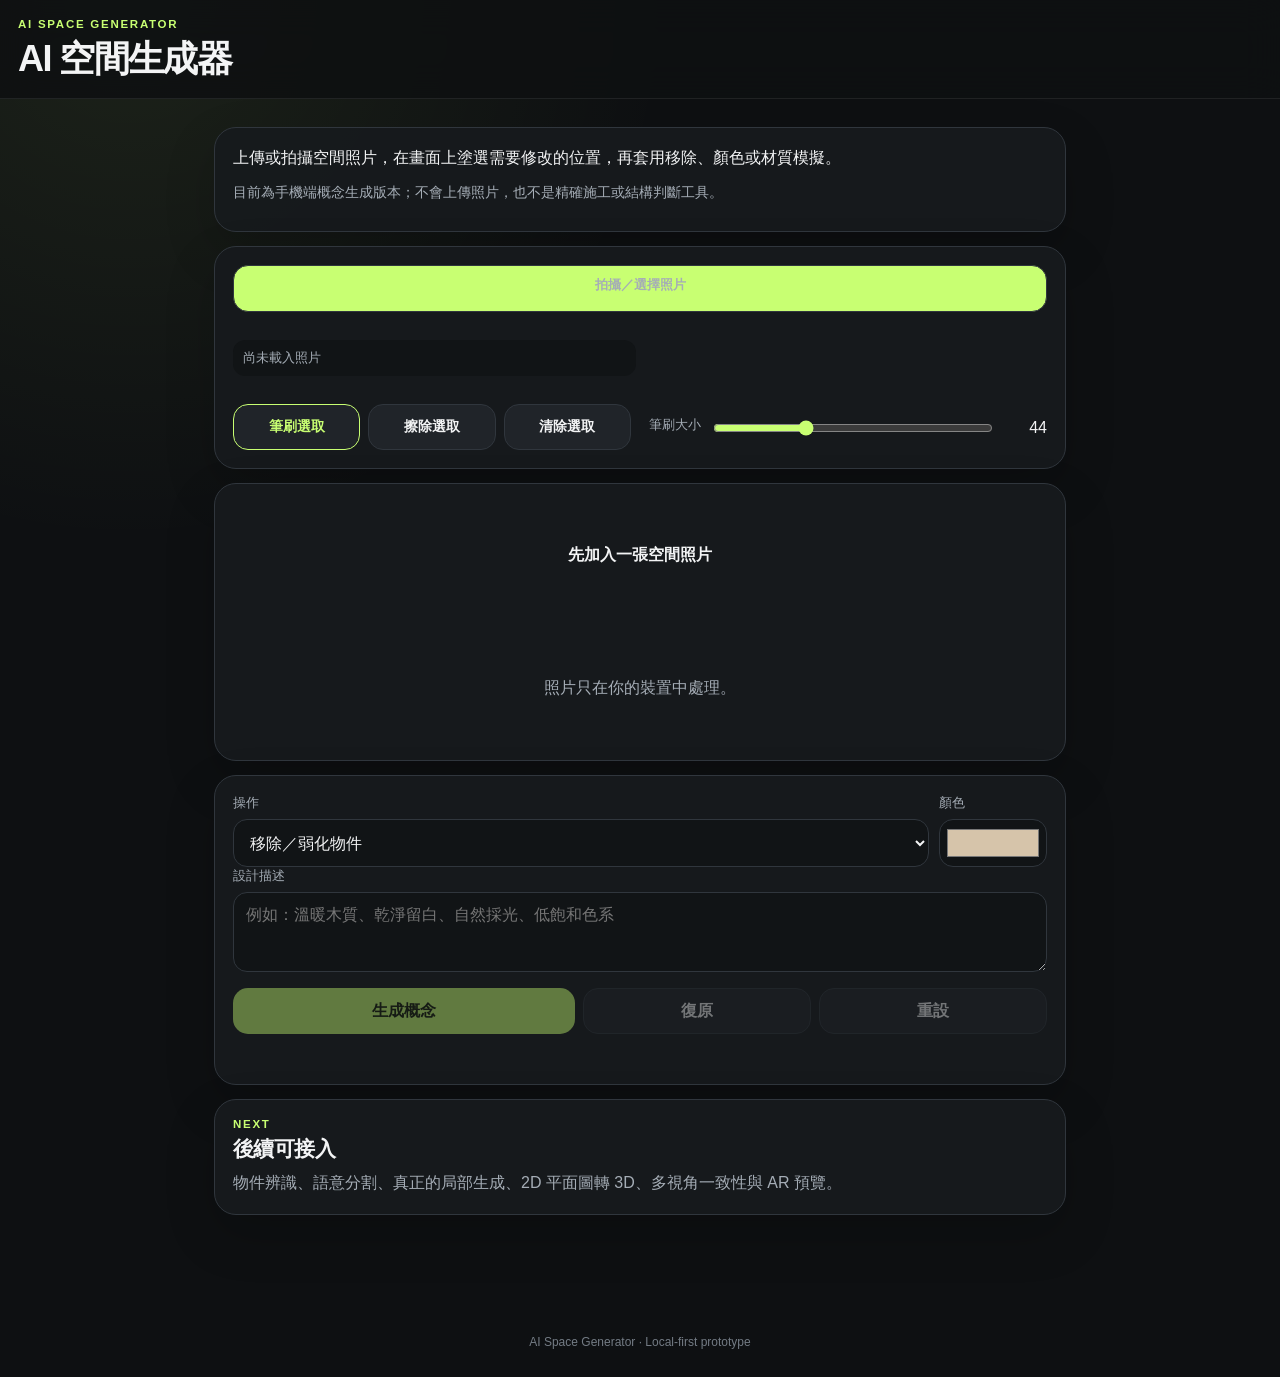
==== index.html @ 03c11169 "Add GitHub Pages app" ====
<!doctype html>
<html lang="zh-Hant">
<head>
  <meta charset="utf-8" />
  <meta name="viewport" content="width=device-width, initial-scale=1, viewport-fit=cover" />
  <meta name="theme-color" content="#151719" />
  <meta name="description" content="手機優先的 AI 空間生成器概念工具：拍照、選取區域、材質模擬、前後比較與下載。" />
  <style>
:root {
  color-scheme: dark;
  --bg: #0e1012;
  --surface: #171a1d;
  --surface-2: #202429;
  --line: #30363d;
  --text: #f3f4f5;
  --muted: #a5adb6;
  --accent: #c8ff72;
  --accent-ink: #17200c;
  --danger: #ffb4a9;
  --radius: 22px;
  font-family: Inter, ui-sans-serif, -apple-system, BlinkMacSystemFont, "Segoe UI", sans-serif;
}

* { box-sizing: border-box; }
html { background: var(--bg); }
body {
  margin: 0;
  min-height: 100vh;
  background:
    radial-gradient(circle at 10% 0%, rgba(200,255,114,.08), transparent 34rem),
    var(--bg);
  color: var(--text);
}
button, input, select, textarea { font: inherit; }
button, select, textarea, input[type="color"] { color: var(--text); }
button { cursor: pointer; }

.topbar {
  position: sticky;
  top: 0;
  z-index: 20;
  display: flex;
  align-items: center;
  justify-content: space-between;
  gap: 16px;
  padding: max(18px, env(safe-area-inset-top)) 18px 14px;
  background: rgba(14,16,18,.88);
  border-bottom: 1px solid rgba(255,255,255,.08);
  backdrop-filter: blur(18px);
}

h1, h2, p { margin-top: 0; }
h1 { margin-bottom: 0; font-size: clamp(1.45rem, 6vw, 2.25rem); letter-spacing: -.045em; }
h2 { margin-bottom: 8px; font-size: 1.3rem; letter-spacing: -.025em; }
.eyebrow { margin-bottom: 5px; color: var(--accent); font-size: .72rem; font-weight: 800; letter-spacing: .15em; }

.app-shell {
  width: min(100%, 880px);
  margin: 0 auto;
  padding: 18px 14px 80px;
}

.card {
  margin-bottom: 14px;
  padding: 18px;
  border: 1px solid var(--line);
  border-radius: var(--radius);
  background: rgba(23,26,29,.94);
  box-shadow: 0 20px 50px rgba(0,0,0,.18);
}

.intro p { margin-bottom: 10px; line-height: 1.55; }
.notice { color: var(--muted); font-size: .9rem; }

.upload-button,
.primary,
button {
  min-height: 46px;
  border: 1px solid var(--line);
  border-radius: 15px;
  background: var(--surface-2);
  padding: 10px 14px;
  font-weight: 720;
}

.upload-button {
  display: flex;
  align-items: center;
  justify-content: center;
  width: 100%;
  background: var(--accent);
  color: var(--accent-ink);
}
.upload-button input { position: absolute; inline-size: 1px; block-size: 1px; opacity: 0; }
.primary { background: var(--accent); color: var(--accent-ink); border-color: transparent; }
button:disabled { opacity: .42; cursor: not-allowed; }
.ghost { background: transparent; }

.meta-grid {
  display: grid;
  grid-template-columns: repeat(2, minmax(0, 1fr));
  gap: 8px;
  margin-top: 14px;
  color: var(--muted);
  font-size: .82rem;
}
.meta-grid span { padding: 9px 10px; border-radius: 12px; background: #111416; overflow-wrap: anywhere; }

.toolbar { display: grid; grid-template-columns: repeat(3, 1fr); gap: 8px; margin-top: 14px; }
.tool { padding-inline: 8px; font-size: .86rem; }
.tool.active { border-color: var(--accent); color: var(--accent); }
.range-row { display: grid; grid-template-columns: auto 1fr 42px; align-items: center; gap: 10px; margin-top: 16px; color: var(--muted); }
.range-row output { text-align: right; color: var(--text); }
input[type="range"] { accent-color: var(--accent); }

.workspace-card { padding: 8px; overflow: hidden; }
.empty-state { display: grid; place-items: center; min-height: 260px; gap: 7px; color: var(--muted); text-align: center; }
.empty-state strong { color: var(--text); }
.canvas-wrap { position: relative; width: 100%; touch-action: none; border-radius: 16px; overflow: hidden; background: #08090a; }
.canvas-wrap canvas { display: block; width: 100%; height: auto; }
#maskCanvas { position: absolute; inset: 0; }

.field-grid { display: grid; grid-template-columns: 1fr 108px; gap: 10px; }
label > span { display: block; margin-bottom: 7px; color: var(--muted); font-size: .83rem; }
select, textarea, input[type="color"] {
  width: 100%;
  border: 1px solid var(--line);
  border-radius: 14px;
  background: #111416;
}
select { height: 48px; padding: 0 12px; }
textarea { padding: 12px; resize: vertical; margin-bottom: 12px; }
input[type="color"] { height: 48px; padding: 5px; }
.action-grid { display: grid; grid-template-columns: 1.5fr 1fr 1fr; gap: 8px; }
.status { min-height: 20px; margin: 12px 2px 0; color: var(--muted); font-size: .86rem; }

.section-heading { display: flex; align-items: center; justify-content: space-between; gap: 12px; }
.compare-box { position: relative; overflow: hidden; border-radius: 16px; background: #08090a; touch-action: none; }
.compare-box canvas { display: block; width: 100%; height: auto; }
.after-layer { position: absolute; inset: 0; width: 50%; overflow: hidden; }
.after-layer canvas { width: auto; max-width: none; height: 100%; }
.compare-line { position: absolute; top: 0; bottom: 0; left: 50%; width: 2px; background: white; box-shadow: 0 0 0 1px rgba(0,0,0,.3); transform: translateX(-1px); pointer-events: none; }
.compare-line::after { content: "↔"; position: absolute; top: 50%; left: 50%; display: grid; place-items: center; width: 38px; height: 38px; border-radius: 50%; background: white; color: #111; transform: translate(-50%,-50%); font-weight: 900; }
.compare-range { position: absolute; inset: 0; width: 100%; height: 100%; opacity: 0; cursor: ew-resize; }
.roadmap p:last-child { margin-bottom: 0; color: var(--muted); line-height: 1.55; }
footer { padding: 26px 18px calc(28px + env(safe-area-inset-bottom)); color: #737b84; text-align: center; font-size: .75rem; }
.hidden { display: none !important; }

@media (min-width: 720px) {
  .app-shell { padding-top: 28px; }
  .controls { display: grid; grid-template-columns: 1fr 1fr; gap: 14px 18px; }
  .upload-button, .meta-grid { grid-column: 1 / -1; }
}

  </style>
  <title>AI 空間生成器</title>
</head>
<body>
  <header class="topbar">
    <div>
      <p class="eyebrow">AI SPACE GENERATOR</p>
      <h1>AI 空間生成器</h1>
    </div>
    <button id="installBtn" class="ghost hidden" type="button">安裝</button>
  </header>

  <main class="app-shell">
    <section class="card intro">
      <p>上傳或拍攝空間照片，在畫面上塗選需要修改的位置，再套用移除、顏色或材質模擬。</p>
      <p class="notice">目前為手機端概念生成版本；不會上傳照片，也不是精確施工或結構判斷工具。</p>
    </section>

    <section class="card controls">
      <label class="upload-button" for="imageInput">
        <span>拍攝／選擇照片</span>
        <input id="imageInput" type="file" accept="image/*" capture="environment" />
      </label>

      <div id="fileMeta" class="meta-grid" aria-live="polite">
        <span>尚未載入照片</span>
      </div>

      <div class="toolbar" aria-label="編輯工具">
        <button type="button" data-tool="brush" class="tool active">筆刷選取</button>
        <button type="button" data-tool="eraser" class="tool">擦除選取</button>
        <button id="clearMaskBtn" type="button" class="tool">清除選取</button>
      </div>

      <label class="range-row">
        <span>筆刷大小</span>
        <input id="brushSize" type="range" min="8" max="120" value="44" />
        <output id="brushSizeValue">44</output>
      </label>
    </section>

    <section class="card workspace-card">
      <div id="emptyState" class="empty-state">
        <strong>先加入一張空間照片</strong>
        <span>照片只在你的裝置中處理。</span>
      </div>

      <div id="canvasWrap" class="canvas-wrap hidden">
        <canvas id="photoCanvas"></canvas>
        <canvas id="maskCanvas"></canvas>
      </div>
    </section>

    <section class="card generation-panel">
      <div class="field-grid">
        <label>
          <span>操作</span>
          <select id="operation">
            <option value="remove">移除／弱化物件</option>
            <option value="color">更換顏色</option>
            <option value="wood">木質材質</option>
            <option value="stone">石材質感</option>
            <option value="fabric">織物質感</option>
            <option value="light">提亮空間</option>
          </select>
        </label>

        <label id="colorField">
          <span>顏色</span>
          <input id="fillColor" type="color" value="#d6c4aa" />
        </label>
      </div>

      <label>
        <span>設計描述</span>
        <textarea id="prompt" rows="3" placeholder="例如：溫暖木質、乾淨留白、自然採光、低飽和色系"></textarea>
      </label>

      <div class="action-grid">
        <button id="generateBtn" type="button" class="primary" disabled>生成概念</button>
        <button id="undoBtn" type="button" disabled>復原</button>
        <button id="resetBtn" type="button" disabled>重設</button>
      </div>
      <p id="status" class="status" aria-live="polite"></p>
    </section>

    <section id="resultSection" class="card hidden">
      <div class="section-heading">
        <div>
          <p class="eyebrow">COMPARE</p>
          <h2>修改前後比較</h2>
        </div>
        <button id="downloadBtn" type="button" class="ghost">下載 PNG</button>
      </div>

      <div id="compareBox" class="compare-box">
        <canvas id="beforeCanvas"></canvas>
        <div id="afterLayer" class="after-layer">
          <canvas id="afterCanvas"></canvas>
        </div>
        <div id="compareLine" class="compare-line" aria-hidden="true"></div>
        <input id="compareRange" class="compare-range" type="range" min="0" max="100" value="50" aria-label="前後比較位置" />
      </div>
    </section>

    <section class="card roadmap">
      <p class="eyebrow">NEXT</p>
      <h2>後續可接入</h2>
      <p>物件辨識、語意分割、真正的局部生成、2D 平面圖轉 3D、多視角一致性與 AR 預覽。</p>
    </section>
  </main>

  <footer>AI Space Generator · Local-first prototype</footer>
  <script>
'use strict';

const $ = (id) => document.getElementById(id);
const state = {
  original: null,
  current: null,
  history: [],
  tool: 'brush',
  drawing: false,
  scale: 1,
  deferredInstall: null,
};

const imageInput = $('imageInput');
const photoCanvas = $('photoCanvas');
const maskCanvas = $('maskCanvas');
const beforeCanvas = $('beforeCanvas');
const afterCanvas = $('afterCanvas');
const photoCtx = photoCanvas.getContext('2d', { willReadFrequently: true });
const maskCtx = maskCanvas.getContext('2d', { willReadFrequently: true });
const beforeCtx = beforeCanvas.getContext('2d');
const afterCtx = afterCanvas.getContext('2d');

function setStatus(message, error = false) {
  $('status').textContent = message;
  $('status').style.color = error ? 'var(--danger)' : '';
}

function setButtons(enabled) {
  $('generateBtn').disabled = !enabled;
  $('resetBtn').disabled = !enabled;
  $('undoBtn').disabled = state.history.length === 0;
}

function fitDimensions(width, height, max = 1600) {
  const ratio = Math.min(1, max / Math.max(width, height));
  return { width: Math.round(width * ratio), height: Math.round(height * ratio) };
}

async function loadFile(file) {
  if (!file || !file.type.startsWith('image/')) {
    setStatus('請選擇有效的圖片檔案。', true);
    return;
  }

  const url = URL.createObjectURL(file);
  const img = new Image();
  img.onload = () => {
    const fitted = fitDimensions(img.naturalWidth, img.naturalHeight);
    [photoCanvas, maskCanvas, beforeCanvas, afterCanvas].forEach((canvas) => {
      canvas.width = fitted.width;
      canvas.height = fitted.height;
    });

    photoCtx.drawImage(img, 0, 0, fitted.width, fitted.height);
    state.original = photoCtx.getImageData(0, 0, fitted.width, fitted.height);
    state.current = new ImageData(new Uint8ClampedArray(state.original.data), fitted.width, fitted.height);
    state.history = [];
    clearMask();
    renderCurrent();
    renderMeta(file, img, fitted);
    $('emptyState').classList.add('hidden');
    $('canvasWrap').classList.remove('hidden');
    $('resultSection').classList.add('hidden');
    setButtons(true);
    setStatus('照片已載入。請塗選需要修改的區域。');
    URL.revokeObjectURL(url);
  };
  img.onerror = () => {
    URL.revokeObjectURL(url);
    setStatus('無法讀取這張圖片。', true);
  };
  img.src = url;
}

function renderMeta(file, img, fitted) {
  const kb = Math.round(file.size / 1024).toLocaleString('zh-TW');
  const modified = new Date(file.lastModified).toLocaleString('zh-TW');
  $('fileMeta').innerHTML = `
    <span>檔名：${escapeHtml(file.name)}</span>
    <span>大小：${kb} KB</span>
    <span>原始：${img.naturalWidth} × ${img.naturalHeight}</span>
    <span>處理：${fitted.width} × ${fitted.height}</span>
    <span>格式：${escapeHtml(file.type || '未知')}</span>
    <span>修改：${escapeHtml(modified)}</span>
  `;
}

function escapeHtml(value) {
  return String(value).replace(/[&<>'"]/g, (char) => ({ '&':'&amp;', '<':'&lt;', '>':'&gt;', "'":'&#39;', '"':'&quot;' }[char]));
}

function renderCurrent() {
  if (!state.current) return;
  photoCtx.putImageData(state.current, 0, 0);
}

function clearMask() {
  maskCtx.clearRect(0, 0, maskCanvas.width, maskCanvas.height);
}

function canvasPoint(event) {
  const rect = maskCanvas.getBoundingClientRect();
  const source = event.touches ? event.touches[0] : event;
  return {
    x: (source.clientX - rect.left) * (maskCanvas.width / rect.width),
    y: (source.clientY - rect.top) * (maskCanvas.height / rect.height),
  };
}

function drawMask(event) {
  if (!state.drawing || !state.current) return;
  event.preventDefault();
  const { x, y } = canvasPoint(event);
  const size = Number($('brushSize').value);
  maskCtx.save();
  maskCtx.globalCompositeOperation = state.tool === 'eraser' ? 'destination-out' : 'source-over';
  maskCtx.fillStyle = 'rgba(200,255,114,.58)';
  maskCtx.beginPath();
  maskCtx.arc(x, y, size / 2, 0, Math.PI * 2);
  maskCtx.fill();
  maskCtx.restore();
}

function hasMask(maskData) {
  for (let i = 3; i < maskData.length; i += 4) if (maskData[i] > 15) return true;
  return false;
}

function saveHistory() {
  state.history.push(new ImageData(new Uint8ClampedArray(state.current.data), state.current.width, state.current.height));
  if (state.history.length > 12) state.history.shift();
}

function generate() {
  if (!state.current) return;
  const mask = maskCtx.getImageData(0, 0, maskCanvas.width, maskCanvas.height);
  if (!hasMask(mask.data)) {
    setStatus('請先用筆刷塗選要修改的區域。', true);
    return;
  }

  saveHistory();
  const output = new ImageData(new Uint8ClampedArray(state.current.data), state.current.width, state.current.height);
  const operation = $('operation').value;
  const color = hexToRgb($('fillColor').value);
  const width = output.width;
  const height = output.height;
  const source = state.current.data;
  const data = output.data;

  for (let y = 0; y < height; y++) {
    for (let x = 0; x < width; x++) {
      const i = (y * width + x) * 4;
      const alpha = mask.data[i + 3] / 255;
      if (alpha <= 0.04) continue;
      const strength = Math.min(.92, alpha * .92);
      let target;

      if (operation === 'remove') {
        target = neighborhoodAverage(source, width, height, x, y, 20);
      } else if (operation === 'color') {
        const lum = (source[i] + source[i+1] + source[i+2]) / (255 * 3);
        target = [color.r * (.55 + lum * .55), color.g * (.55 + lum * .55), color.b * (.55 + lum * .55)];
      } else if (operation === 'wood') {
        const grain = 22 * Math.sin(y * .18 + Math.sin(x * .03)) + 10 * Math.sin(y * .035);
        target = [161 + grain, 116 + grain * .55, 73 + grain * .25];
      } else if (operation === 'stone') {
        const noise = ((x * 17 + y * 31) % 29) - 14;
        const vein = Math.abs(Math.sin(x * .018 + y * .027)) > .965 ? -45 : 0;
        target = [176 + noise + vein, 178 + noise + vein, 174 + noise + vein];
      } else if (operation === 'fabric') {
        const weave = ((x % 7 < 2) || (y % 7 < 2)) ? -26 : 8;
        target = [154 + weave, 144 + weave, 132 + weave];
      } else {
        target = [Math.min(255, source[i] * 1.28 + 18), Math.min(255, source[i+1] * 1.25 + 18), Math.min(255, source[i+2] * 1.18 + 14)];
      }

      data[i] = mix(source[i], target[0], strength);
      data[i+1] = mix(source[i+1], target[1], strength);
      data[i+2] = mix(source[i+2], target[2], strength);
    }
  }

  state.current = output;
  renderCurrent();
  clearMask();
  renderComparison();
  setButtons(true);
  const prompt = $('prompt').value.trim();
  setStatus(prompt ? `已產生概念模擬：「${prompt}」` : '已產生概念模擬。');
}

function neighborhoodAverage(data, width, height, x, y, radius) {
  const samples = [[-radius,0],[radius,0],[0,-radius],[0,radius],[-radius,-radius],[radius,radius]];
  let r = 0, g = 0, b = 0, count = 0;
  for (const [dx,dy] of samples) {
    const sx = Math.max(0, Math.min(width - 1, x + dx));
    const sy = Math.max(0, Math.min(height - 1, y + dy));
    const j = (sy * width + sx) * 4;
    r += data[j]; g += data[j+1]; b += data[j+2]; count++;
  }
  return [r/count, g/count, b/count];
}

function mix(a, b, t) { return Math.round(a * (1 - t) + b * t); }
function hexToRgb(hex) {
  const value = parseInt(hex.replace('#',''), 16);
  return { r: (value >> 16) & 255, g: (value >> 8) & 255, b: value & 255 };
}

function renderComparison() {
  beforeCtx.putImageData(state.original, 0, 0);
  afterCtx.putImageData(state.current, 0, 0);
  $('resultSection').classList.remove('hidden');
  updateComparison($('compareRange').value);
}

function updateComparison(value) {
  $('afterLayer').style.width = `${value}%`;
  $('compareLine').style.left = `${value}%`;
}

function undo() {
  if (!state.history.length) return;
  state.current = state.history.pop();
  renderCurrent();
  renderComparison();
  setButtons(true);
  setStatus('已復原上一個修改。');
}

function reset() {
  if (!state.original) return;
  state.current = new ImageData(new Uint8ClampedArray(state.original.data), state.original.width, state.original.height);
  state.history = [];
  renderCurrent();
  clearMask();
  $('resultSection').classList.add('hidden');
  setButtons(true);
  setStatus('已回到原始照片。');
}

function download() {
  if (!state.current) return;
  const canvas = document.createElement('canvas');
  canvas.width = state.current.width;
  canvas.height = state.current.height;
  canvas.getContext('2d').putImageData(state.current, 0, 0);
  const link = document.createElement('a');
  link.download = `ai-space-generator-${Date.now()}.png`;
  link.href = canvas.toDataURL('image/png');
  link.click();
}

imageInput.addEventListener('change', (event) => loadFile(event.target.files?.[0]));
$('brushSize').addEventListener('input', (event) => $('brushSizeValue').value = event.target.value);
$('clearMaskBtn').addEventListener('click', () => { clearMask(); setStatus('選取區域已清除。'); });
$('generateBtn').addEventListener('click', generate);
$('undoBtn').addEventListener('click', undo);
$('resetBtn').addEventListener('click', reset);
$('downloadBtn').addEventListener('click', download);
$('compareRange').addEventListener('input', (event) => updateComparison(event.target.value));

document.querySelectorAll('[data-tool]').forEach((button) => {
  button.addEventListener('click', () => {
    state.tool = button.dataset.tool;
    document.querySelectorAll('[data-tool]').forEach((item) => item.classList.toggle('active', item === button));
  });
});

['pointerdown','touchstart'].forEach((name) => maskCanvas.addEventListener(name, (event) => { state.drawing = true; drawMask(event); }, { passive: false }));
['pointermove','touchmove'].forEach((name) => maskCanvas.addEventListener(name, drawMask, { passive: false }));
['pointerup','pointercancel','pointerleave','touchend','touchcancel'].forEach((name) => maskCanvas.addEventListener(name, () => { state.drawing = false; }));


// 單檔 GitHub Pages 版本：不註冊 Service Worker。

  </script>
</body>
</html>
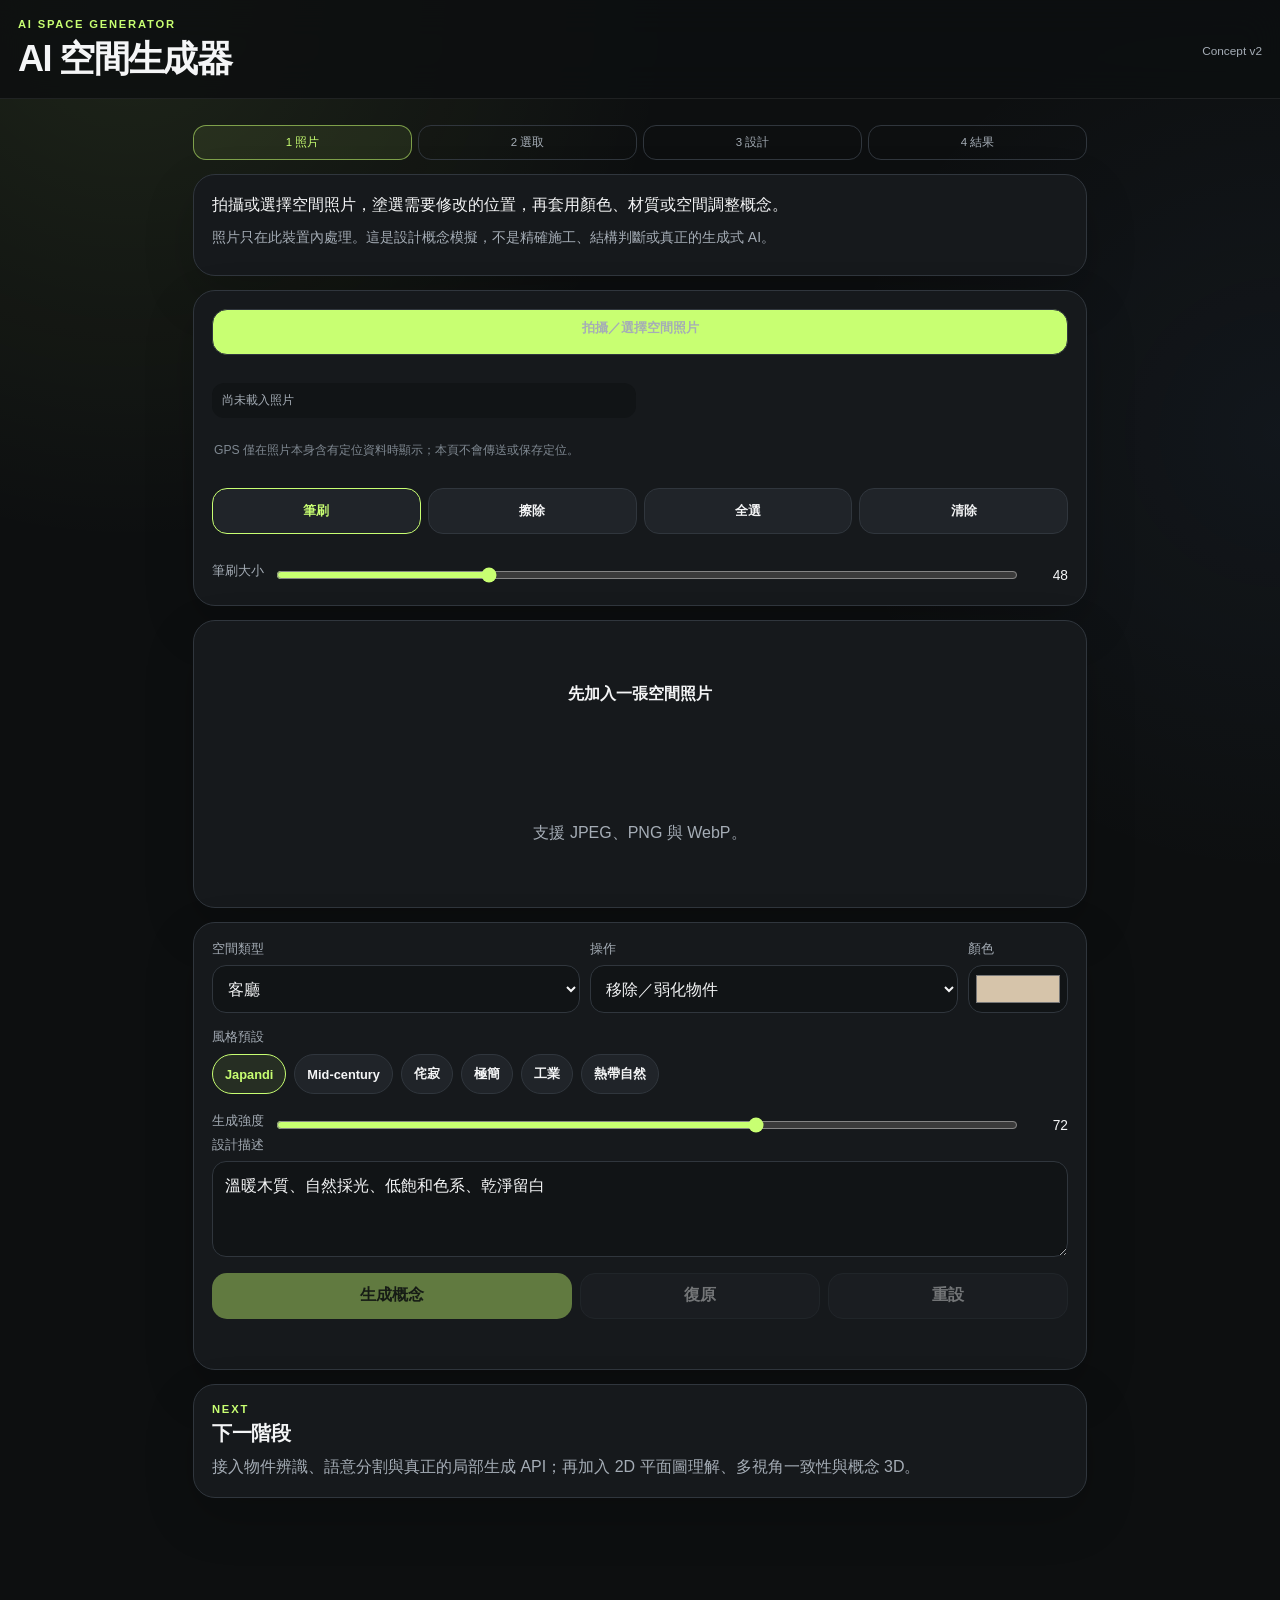
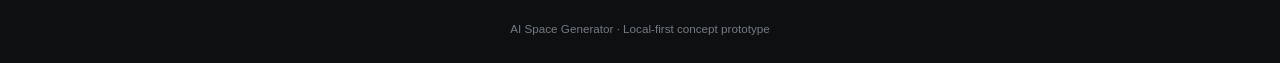
==== commit c2263da8: "Update AI Space Generator to v2" ====
--- a/index.html
+++ b/index.html
@@ -3,157 +3,155 @@
 <head>
   <meta charset="utf-8" />
   <meta name="viewport" content="width=device-width, initial-scale=1, viewport-fit=cover" />
-  <meta name="theme-color" content="#151719" />
-  <meta name="description" content="手機優先的 AI 空間生成器概念工具：拍照、選取區域、材質模擬、前後比較與下載。" />
+  <meta name="theme-color" content="#111315" />
+  <meta name="description" content="手機優先的 AI 空間生成器概念工具：讀取照片資訊、選取區域、風格與材質模擬、前後比較、下載與分享。" />
+  <title>AI 空間生成器</title>
   <style>
-:root {
-  color-scheme: dark;
-  --bg: #0e1012;
-  --surface: #171a1d;
-  --surface-2: #202429;
-  --line: #30363d;
-  --text: #f3f4f5;
-  --muted: #a5adb6;
-  --accent: #c8ff72;
-  --accent-ink: #17200c;
-  --danger: #ffb4a9;
-  --radius: 22px;
-  font-family: Inter, ui-sans-serif, -apple-system, BlinkMacSystemFont, "Segoe UI", sans-serif;
-}
-
-* { box-sizing: border-box; }
-html { background: var(--bg); }
-body {
-  margin: 0;
-  min-height: 100vh;
-  background:
-    radial-gradient(circle at 10% 0%, rgba(200,255,114,.08), transparent 34rem),
-    var(--bg);
-  color: var(--text);
-}
-button, input, select, textarea { font: inherit; }
-button, select, textarea, input[type="color"] { color: var(--text); }
-button { cursor: pointer; }
-
-.topbar {
-  position: sticky;
-  top: 0;
-  z-index: 20;
-  display: flex;
-  align-items: center;
-  justify-content: space-between;
-  gap: 16px;
-  padding: max(18px, env(safe-area-inset-top)) 18px 14px;
-  background: rgba(14,16,18,.88);
-  border-bottom: 1px solid rgba(255,255,255,.08);
-  backdrop-filter: blur(18px);
-}
-
-h1, h2, p { margin-top: 0; }
-h1 { margin-bottom: 0; font-size: clamp(1.45rem, 6vw, 2.25rem); letter-spacing: -.045em; }
-h2 { margin-bottom: 8px; font-size: 1.3rem; letter-spacing: -.025em; }
-.eyebrow { margin-bottom: 5px; color: var(--accent); font-size: .72rem; font-weight: 800; letter-spacing: .15em; }
-
-.app-shell {
-  width: min(100%, 880px);
-  margin: 0 auto;
-  padding: 18px 14px 80px;
-}
-
-.card {
-  margin-bottom: 14px;
-  padding: 18px;
-  border: 1px solid var(--line);
-  border-radius: var(--radius);
-  background: rgba(23,26,29,.94);
-  box-shadow: 0 20px 50px rgba(0,0,0,.18);
-}
-
-.intro p { margin-bottom: 10px; line-height: 1.55; }
-.notice { color: var(--muted); font-size: .9rem; }
-
-.upload-button,
-.primary,
-button {
-  min-height: 46px;
-  border: 1px solid var(--line);
-  border-radius: 15px;
-  background: var(--surface-2);
-  padding: 10px 14px;
-  font-weight: 720;
-}
-
-.upload-button {
-  display: flex;
-  align-items: center;
-  justify-content: center;
-  width: 100%;
-  background: var(--accent);
-  color: var(--accent-ink);
-}
-.upload-button input { position: absolute; inline-size: 1px; block-size: 1px; opacity: 0; }
-.primary { background: var(--accent); color: var(--accent-ink); border-color: transparent; }
-button:disabled { opacity: .42; cursor: not-allowed; }
-.ghost { background: transparent; }
-
-.meta-grid {
-  display: grid;
-  grid-template-columns: repeat(2, minmax(0, 1fr));
-  gap: 8px;
-  margin-top: 14px;
-  color: var(--muted);
-  font-size: .82rem;
-}
-.meta-grid span { padding: 9px 10px; border-radius: 12px; background: #111416; overflow-wrap: anywhere; }
-
-.toolbar { display: grid; grid-template-columns: repeat(3, 1fr); gap: 8px; margin-top: 14px; }
-.tool { padding-inline: 8px; font-size: .86rem; }
-.tool.active { border-color: var(--accent); color: var(--accent); }
-.range-row { display: grid; grid-template-columns: auto 1fr 42px; align-items: center; gap: 10px; margin-top: 16px; color: var(--muted); }
-.range-row output { text-align: right; color: var(--text); }
-input[type="range"] { accent-color: var(--accent); }
-
-.workspace-card { padding: 8px; overflow: hidden; }
-.empty-state { display: grid; place-items: center; min-height: 260px; gap: 7px; color: var(--muted); text-align: center; }
-.empty-state strong { color: var(--text); }
-.canvas-wrap { position: relative; width: 100%; touch-action: none; border-radius: 16px; overflow: hidden; background: #08090a; }
-.canvas-wrap canvas { display: block; width: 100%; height: auto; }
-#maskCanvas { position: absolute; inset: 0; }
-
-.field-grid { display: grid; grid-template-columns: 1fr 108px; gap: 10px; }
-label > span { display: block; margin-bottom: 7px; color: var(--muted); font-size: .83rem; }
-select, textarea, input[type="color"] {
-  width: 100%;
-  border: 1px solid var(--line);
-  border-radius: 14px;
-  background: #111416;
-}
-select { height: 48px; padding: 0 12px; }
-textarea { padding: 12px; resize: vertical; margin-bottom: 12px; }
-input[type="color"] { height: 48px; padding: 5px; }
-.action-grid { display: grid; grid-template-columns: 1.5fr 1fr 1fr; gap: 8px; }
-.status { min-height: 20px; margin: 12px 2px 0; color: var(--muted); font-size: .86rem; }
-
-.section-heading { display: flex; align-items: center; justify-content: space-between; gap: 12px; }
-.compare-box { position: relative; overflow: hidden; border-radius: 16px; background: #08090a; touch-action: none; }
-.compare-box canvas { display: block; width: 100%; height: auto; }
-.after-layer { position: absolute; inset: 0; width: 50%; overflow: hidden; }
-.after-layer canvas { width: auto; max-width: none; height: 100%; }
-.compare-line { position: absolute; top: 0; bottom: 0; left: 50%; width: 2px; background: white; box-shadow: 0 0 0 1px rgba(0,0,0,.3); transform: translateX(-1px); pointer-events: none; }
-.compare-line::after { content: "↔"; position: absolute; top: 50%; left: 50%; display: grid; place-items: center; width: 38px; height: 38px; border-radius: 50%; background: white; color: #111; transform: translate(-50%,-50%); font-weight: 900; }
-.compare-range { position: absolute; inset: 0; width: 100%; height: 100%; opacity: 0; cursor: ew-resize; }
-.roadmap p:last-child { margin-bottom: 0; color: var(--muted); line-height: 1.55; }
-footer { padding: 26px 18px calc(28px + env(safe-area-inset-bottom)); color: #737b84; text-align: center; font-size: .75rem; }
-.hidden { display: none !important; }
-
-@media (min-width: 720px) {
-  .app-shell { padding-top: 28px; }
-  .controls { display: grid; grid-template-columns: 1fr 1fr; gap: 14px 18px; }
-  .upload-button, .meta-grid { grid-column: 1 / -1; }
-}
-
+    :root {
+      color-scheme: dark;
+      --bg: #0d0f10;
+      --surface: #171a1d;
+      --surface-2: #202429;
+      --line: #30363d;
+      --text: #f4f5f6;
+      --muted: #a5adb6;
+      --accent: #c8ff72;
+      --accent-ink: #17200c;
+      --danger: #ffb4a9;
+      --radius: 22px;
+      font-family: Inter, ui-sans-serif, -apple-system, BlinkMacSystemFont, "Segoe UI", sans-serif;
+    }
+
+    * { box-sizing: border-box; }
+    html { background: var(--bg); }
+    body {
+      margin: 0;
+      min-height: 100vh;
+      background:
+        radial-gradient(circle at 10% 0%, rgba(200,255,114,.09), transparent 34rem),
+        radial-gradient(circle at 100% 26%, rgba(112,168,255,.05), transparent 28rem),
+        var(--bg);
+      color: var(--text);
+    }
+    button, input, select, textarea { font: inherit; }
+    button, select, textarea, input[type="color"] { color: var(--text); }
+    button { cursor: pointer; }
+    h1, h2, p { margin-top: 0; }
+    h1 { margin-bottom: 0; font-size: clamp(1.42rem, 6vw, 2.25rem); letter-spacing: -.045em; }
+    h2 { margin-bottom: 8px; font-size: 1.24rem; letter-spacing: -.025em; }
+
+    .topbar {
+      position: sticky;
+      top: 0;
+      z-index: 20;
+      display: flex;
+      align-items: center;
+      justify-content: space-between;
+      gap: 16px;
+      padding: max(18px, env(safe-area-inset-top)) 18px 14px;
+      background: rgba(13,15,16,.88);
+      border-bottom: 1px solid rgba(255,255,255,.08);
+      backdrop-filter: blur(18px);
+    }
+    .eyebrow { margin-bottom: 5px; color: var(--accent); font-size: .7rem; font-weight: 850; letter-spacing: .16em; }
+    .version { color: var(--muted); font-size: .74rem; white-space: nowrap; }
+
+    .app-shell { width: min(100%, 920px); margin: 0 auto; padding: 16px 13px 84px; }
+    .card {
+      margin-bottom: 14px;
+      padding: 18px;
+      border: 1px solid var(--line);
+      border-radius: var(--radius);
+      background: rgba(23,26,29,.95);
+      box-shadow: 0 20px 50px rgba(0,0,0,.18);
+    }
+    .intro p { margin-bottom: 9px; line-height: 1.55; }
+    .notice { color: var(--muted); font-size: .87rem; }
+
+    .steps { display: grid; grid-template-columns: repeat(4, 1fr); gap: 6px; margin-bottom: 14px; }
+    .step { padding: 9px 5px; border: 1px solid var(--line); border-radius: 13px; color: var(--muted); text-align: center; font-size: .72rem; }
+    .step.active { border-color: rgba(200,255,114,.55); background: rgba(200,255,114,.08); color: var(--accent); }
+
+    .upload-button, .primary, button {
+      min-height: 46px;
+      border: 1px solid var(--line);
+      border-radius: 15px;
+      background: var(--surface-2);
+      padding: 10px 13px;
+      font-weight: 730;
+    }
+    .upload-button { display: flex; align-items: center; justify-content: center; width: 100%; background: var(--accent); color: var(--accent-ink); }
+    .upload-button input { position: absolute; inline-size: 1px; block-size: 1px; opacity: 0; }
+    .primary { background: var(--accent); color: var(--accent-ink); border-color: transparent; }
+    button:disabled { opacity: .42; cursor: not-allowed; }
+    .ghost { background: transparent; }
+
+    .meta-grid { display: grid; grid-template-columns: repeat(2, minmax(0, 1fr)); gap: 8px; margin-top: 14px; color: var(--muted); font-size: .78rem; }
+    .meta-grid span { padding: 9px 10px; border-radius: 12px; background: #111416; overflow-wrap: anywhere; }
+    .privacy { margin: 10px 2px 0; color: #7f8891; font-size: .76rem; line-height: 1.45; }
+
+    .toolbar { display: grid; grid-template-columns: repeat(4, 1fr); gap: 7px; margin-top: 14px; }
+    .tool { padding-inline: 6px; font-size: .79rem; }
+    .tool.active { border-color: var(--accent); color: var(--accent); }
+    .range-row { display: grid; grid-template-columns: auto 1fr 42px; align-items: center; gap: 10px; margin-top: 15px; color: var(--muted); font-size: .86rem; }
+    .range-row output { text-align: right; color: var(--text); }
+    input[type="range"] { accent-color: var(--accent); width: 100%; }
+
+    .workspace-card { padding: 8px; overflow: hidden; }
+    .empty-state { display: grid; place-items: center; min-height: 270px; gap: 7px; color: var(--muted); text-align: center; }
+    .empty-state strong { color: var(--text); }
+    .canvas-wrap { position: relative; width: 100%; touch-action: none; border-radius: 16px; overflow: hidden; background: #08090a; }
+    .canvas-wrap canvas { display: block; width: 100%; height: auto; }
+    #maskCanvas { position: absolute; inset: 0; }
+    .canvas-hint { position: absolute; left: 10px; bottom: 10px; padding: 7px 9px; border-radius: 11px; background: rgba(0,0,0,.62); color: #dfe3e6; font-size: .73rem; pointer-events: none; backdrop-filter: blur(8px); }
+
+    .field-grid { display: grid; grid-template-columns: 1fr 1fr; gap: 10px; }
+    .field-grid.three { grid-template-columns: 1fr 1fr 100px; }
+    label > span { display: block; margin-bottom: 7px; color: var(--muted); font-size: .81rem; }
+    select, textarea, input[type="color"] { width: 100%; border: 1px solid var(--line); border-radius: 14px; background: #111416; }
+    select { height: 48px; padding: 0 11px; }
+    textarea { padding: 12px; resize: vertical; margin-bottom: 12px; line-height: 1.45; }
+    input[type="color"] { height: 48px; padding: 5px; }
+
+    .preset-title { margin: 16px 0 8px; color: var(--muted); font-size: .81rem; }
+    .preset-row { display: flex; gap: 8px; overflow-x: auto; padding-bottom: 4px; scrollbar-width: none; }
+    .preset-row::-webkit-scrollbar { display: none; }
+    .preset { flex: 0 0 auto; min-height: 40px; padding: 8px 12px; border-radius: 999px; font-size: .8rem; white-space: nowrap; }
+    .preset.active { border-color: var(--accent); background: rgba(200,255,114,.09); color: var(--accent); }
+
+    .action-grid { display: grid; grid-template-columns: 1.5fr 1fr 1fr; gap: 8px; }
+    .status { min-height: 20px; margin: 12px 2px 0; color: var(--muted); font-size: .84rem; line-height: 1.4; }
+
+    .section-heading { display: flex; align-items: flex-start; justify-content: space-between; gap: 12px; }
+    .result-actions { display: flex; gap: 7px; }
+    .result-actions button { min-height: 40px; padding: 8px 10px; font-size: .78rem; }
+    .compare-box { position: relative; overflow: hidden; border-radius: 16px; background: #08090a; touch-action: none; }
+    .compare-box canvas { display: block; width: 100%; height: auto; }
+    .after-layer { position: absolute; inset: 0; width: 50%; overflow: hidden; }
+    .after-layer canvas { width: auto; max-width: none; height: 100%; }
+    .compare-line { position: absolute; top: 0; bottom: 0; left: 50%; width: 2px; background: white; box-shadow: 0 0 0 1px rgba(0,0,0,.3); transform: translateX(-1px); pointer-events: none; }
+    .compare-line::after { content: "↔"; position: absolute; top: 50%; left: 50%; display: grid; place-items: center; width: 38px; height: 38px; border-radius: 50%; background: white; color: #111; transform: translate(-50%,-50%); font-weight: 900; }
+    .compare-range { position: absolute; inset: 0; width: 100%; height: 100%; opacity: 0; cursor: ew-resize; }
+    .compare-label { position: absolute; top: 9px; z-index: 2; padding: 6px 8px; border-radius: 9px; background: rgba(0,0,0,.55); color: white; font-size: .7rem; pointer-events: none; }
+    .compare-label.before { left: 9px; }
+    .compare-label.after { right: 9px; }
+
+    .roadmap p:last-child { margin-bottom: 0; color: var(--muted); line-height: 1.55; }
+    footer { padding: 26px 18px calc(28px + env(safe-area-inset-bottom)); color: #737b84; text-align: center; font-size: .73rem; }
+    .hidden { display: none !important; }
+
+    @media (max-width: 460px) {
+      .field-grid.three { grid-template-columns: 1fr 1fr; }
+      .field-grid.three label:last-child { grid-column: 1 / -1; }
+      .action-grid { grid-template-columns: 1.4fr 1fr 1fr; }
+      .action-grid button { padding-inline: 7px; font-size: .8rem; }
+    }
+    @media (min-width: 720px) {
+      .app-shell { padding-top: 26px; }
+      .photo-controls { display: grid; grid-template-columns: 1fr 1fr; gap: 14px 18px; }
+      .upload-button, .meta-grid, .privacy, .toolbar, .range-row { grid-column: 1 / -1; }
+    }
   </style>
-  <title>AI 空間生成器</title>
 </head>
 <body>
   <header class="topbar">
@@ -161,52 +159,73 @@
       <p class="eyebrow">AI SPACE GENERATOR</p>
       <h1>AI 空間生成器</h1>
     </div>
-    <button id="installBtn" class="ghost hidden" type="button">安裝</button>
+    <span class="version">Concept v2</span>
   </header>
 
   <main class="app-shell">
+    <div class="steps" aria-label="使用流程">
+      <div class="step active" data-step="1">1 照片</div>
+      <div class="step" data-step="2">2 選取</div>
+      <div class="step" data-step="3">3 設計</div>
+      <div class="step" data-step="4">4 結果</div>
+    </div>
+
     <section class="card intro">
-      <p>上傳或拍攝空間照片，在畫面上塗選需要修改的位置，再套用移除、顏色或材質模擬。</p>
-      <p class="notice">目前為手機端概念生成版本；不會上傳照片，也不是精確施工或結構判斷工具。</p>
+      <p>拍攝或選擇空間照片，塗選需要修改的位置，再套用顏色、材質或空間調整概念。</p>
+      <p class="notice">照片只在此裝置內處理。這是設計概念模擬，不是精確施工、結構判斷或真正的生成式 AI。</p>
     </section>
 
-    <section class="card controls">
+    <section class="card photo-controls">
       <label class="upload-button" for="imageInput">
-        <span>拍攝／選擇照片</span>
-        <input id="imageInput" type="file" accept="image/*" capture="environment" />
+        <span>拍攝／選擇空間照片</span>
+        <input id="imageInput" type="file" accept="image/jpeg,image/png,image/webp" capture="environment" />
       </label>
 
       <div id="fileMeta" class="meta-grid" aria-live="polite">
         <span>尚未載入照片</span>
       </div>
-
-      <div class="toolbar" aria-label="編輯工具">
-        <button type="button" data-tool="brush" class="tool active">筆刷選取</button>
-        <button type="button" data-tool="eraser" class="tool">擦除選取</button>
-        <button id="clearMaskBtn" type="button" class="tool">清除選取</button>
+      <p class="privacy">GPS 僅在照片本身含有定位資料時顯示；本頁不會傳送或保存定位。</p>
+
+      <div class="toolbar" aria-label="選取工具">
+        <button type="button" data-tool="brush" class="tool active">筆刷</button>
+        <button type="button" data-tool="eraser" class="tool">擦除</button>
+        <button id="selectAllBtn" type="button" class="tool">全選</button>
+        <button id="clearMaskBtn" type="button" class="tool">清除</button>
       </div>
 
       <label class="range-row">
         <span>筆刷大小</span>
-        <input id="brushSize" type="range" min="8" max="120" value="44" />
-        <output id="brushSizeValue">44</output>
+        <input id="brushSize" type="range" min="8" max="150" value="48" />
+        <output id="brushSizeValue">48</output>
       </label>
     </section>
 
     <section class="card workspace-card">
       <div id="emptyState" class="empty-state">
         <strong>先加入一張空間照片</strong>
-        <span>照片只在你的裝置中處理。</span>
+        <span>支援 JPEG、PNG 與 WebP。</span>
       </div>
-
       <div id="canvasWrap" class="canvas-wrap hidden">
         <canvas id="photoCanvas"></canvas>
         <canvas id="maskCanvas"></canvas>
+        <span class="canvas-hint">綠色區域會被修改</span>
       </div>
     </section>
 
     <section class="card generation-panel">
-      <div class="field-grid">
+      <div class="field-grid three">
+        <label>
+          <span>空間類型</span>
+          <select id="roomType">
+            <option value="living room">客廳</option>
+            <option value="bedroom">臥室</option>
+            <option value="kitchen">廚房</option>
+            <option value="bathroom">浴室</option>
+            <option value="workspace">工作空間</option>
+            <option value="commercial">商業空間</option>
+            <option value="exterior">外部空間</option>
+          </select>
+        </label>
         <label>
           <span>操作</span>
           <select id="operation">
@@ -218,16 +237,31 @@
             <option value="light">提亮空間</option>
           </select>
         </label>
-
         <label id="colorField">
           <span>顏色</span>
           <input id="fillColor" type="color" value="#d6c4aa" />
         </label>
       </div>
 
+      <p class="preset-title">風格預設</p>
+      <div class="preset-row" id="presetRow">
+        <button class="preset active" data-preset="japandi" type="button">Japandi</button>
+        <button class="preset" data-preset="midcentury" type="button">Mid-century</button>
+        <button class="preset" data-preset="wabisabi" type="button">侘寂</button>
+        <button class="preset" data-preset="minimal" type="button">極簡</button>
+        <button class="preset" data-preset="industrial" type="button">工業</button>
+        <button class="preset" data-preset="tropical" type="button">熱帶自然</button>
+      </div>
+
+      <label class="range-row">
+        <span>生成強度</span>
+        <input id="strength" type="range" min="20" max="100" value="72" />
+        <output id="strengthValue">72</output>
+      </label>
+
       <label>
         <span>設計描述</span>
-        <textarea id="prompt" rows="3" placeholder="例如：溫暖木質、乾淨留白、自然採光、低飽和色系"></textarea>
+        <textarea id="prompt" rows="3" placeholder="例如：溫暖木質、乾淨留白、自然採光、低飽和色系">溫暖木質、自然採光、低飽和色系、乾淨留白</textarea>
       </label>
 
       <div class="action-grid">
@@ -244,14 +278,16 @@
           <p class="eyebrow">COMPARE</p>
           <h2>修改前後比較</h2>
         </div>
-        <button id="downloadBtn" type="button" class="ghost">下載 PNG</button>
+        <div class="result-actions">
+          <button id="shareBtn" type="button" class="ghost">分享</button>
+          <button id="downloadBtn" type="button" class="ghost">下載</button>
+        </div>
       </div>
-
       <div id="compareBox" class="compare-box">
+        <span class="compare-label before">原始</span>
+        <span class="compare-label after">概念</span>
         <canvas id="beforeCanvas"></canvas>
-        <div id="afterLayer" class="after-layer">
-          <canvas id="afterCanvas"></canvas>
-        </div>
+        <div id="afterLayer" class="after-layer"><canvas id="afterCanvas"></canvas></div>
         <div id="compareLine" class="compare-line" aria-hidden="true"></div>
         <input id="compareRange" class="compare-range" type="range" min="0" max="100" value="50" aria-label="前後比較位置" />
       </div>
@@ -259,291 +295,539 @@
 
     <section class="card roadmap">
       <p class="eyebrow">NEXT</p>
-      <h2>後續可接入</h2>
-      <p>物件辨識、語意分割、真正的局部生成、2D 平面圖轉 3D、多視角一致性與 AR 預覽。</p>
+      <h2>下一階段</h2>
+      <p>接入物件辨識、語意分割與真正的局部生成 API；再加入 2D 平面圖理解、多視角一致性與概念 3D。</p>
     </section>
   </main>
 
-  <footer>AI Space Generator · Local-first prototype</footer>
+  <footer>AI Space Generator · Local-first concept prototype</footer>
+
   <script>
-'use strict';
-
-const $ = (id) => document.getElementById(id);
-const state = {
-  original: null,
-  current: null,
-  history: [],
-  tool: 'brush',
-  drawing: false,
-  scale: 1,
-  deferredInstall: null,
-};
-
-const imageInput = $('imageInput');
-const photoCanvas = $('photoCanvas');
-const maskCanvas = $('maskCanvas');
-const beforeCanvas = $('beforeCanvas');
-const afterCanvas = $('afterCanvas');
-const photoCtx = photoCanvas.getContext('2d', { willReadFrequently: true });
-const maskCtx = maskCanvas.getContext('2d', { willReadFrequently: true });
-const beforeCtx = beforeCanvas.getContext('2d');
-const afterCtx = afterCanvas.getContext('2d');
-
-function setStatus(message, error = false) {
-  $('status').textContent = message;
-  $('status').style.color = error ? 'var(--danger)' : '';
-}
-
-function setButtons(enabled) {
-  $('generateBtn').disabled = !enabled;
-  $('resetBtn').disabled = !enabled;
-  $('undoBtn').disabled = state.history.length === 0;
-}
-
-function fitDimensions(width, height, max = 1600) {
-  const ratio = Math.min(1, max / Math.max(width, height));
-  return { width: Math.round(width * ratio), height: Math.round(height * ratio) };
-}
-
-async function loadFile(file) {
-  if (!file || !file.type.startsWith('image/')) {
-    setStatus('請選擇有效的圖片檔案。', true);
-    return;
-  }
-
-  const url = URL.createObjectURL(file);
-  const img = new Image();
-  img.onload = () => {
-    const fitted = fitDimensions(img.naturalWidth, img.naturalHeight);
-    [photoCanvas, maskCanvas, beforeCanvas, afterCanvas].forEach((canvas) => {
-      canvas.width = fitted.width;
-      canvas.height = fitted.height;
+  'use strict';
+
+  const $ = (id) => document.getElementById(id);
+  const state = {
+    original: null,
+    current: null,
+    history: [],
+    tool: 'brush',
+    drawing: false,
+    previousPoint: null,
+    preset: 'japandi',
+  };
+
+  const presets = {
+    japandi: { color: '#d6c4aa', prompt: '溫暖木質、自然採光、低飽和色系、乾淨留白' },
+    midcentury: { color: '#b86f45', prompt: '中世紀現代、俐落線條、胡桃木、雕塑感家具、溫暖電影光線' },
+    wabisabi: { color: '#a99c87', prompt: '侘寂、自然肌理、手工質感、不完美、安靜柔和的光線' },
+    minimal: { color: '#d9d9d3', prompt: '極簡、純淨幾何、隱藏收納、中性色、均勻自然光' },
+    industrial: { color: '#777a78', prompt: '工業風、裸露結構、深色金屬、混凝土、粗獷材質' },
+    tropical: { color: '#7f9a70', prompt: '熱帶自然、植物、藤編、淺木色、通風明亮、自然陰影' },
+  };
+
+  const imageInput = $('imageInput');
+  const photoCanvas = $('photoCanvas');
+  const maskCanvas = $('maskCanvas');
+  const beforeCanvas = $('beforeCanvas');
+  const afterCanvas = $('afterCanvas');
+  const photoCtx = photoCanvas.getContext('2d', { willReadFrequently: true });
+  const maskCtx = maskCanvas.getContext('2d', { willReadFrequently: true });
+  const beforeCtx = beforeCanvas.getContext('2d');
+  const afterCtx = afterCanvas.getContext('2d');
+
+  function setStatus(message, error = false) {
+    $('status').textContent = message;
+    $('status').style.color = error ? 'var(--danger)' : '';
+  }
+
+  function setStep(step) {
+    document.querySelectorAll('[data-step]').forEach((item) => {
+      item.classList.toggle('active', Number(item.dataset.step) <= step);
     });
-
-    photoCtx.drawImage(img, 0, 0, fitted.width, fitted.height);
-    state.original = photoCtx.getImageData(0, 0, fitted.width, fitted.height);
-    state.current = new ImageData(new Uint8ClampedArray(state.original.data), fitted.width, fitted.height);
+  }
+
+  function setButtons(enabled) {
+    $('generateBtn').disabled = !enabled;
+    $('resetBtn').disabled = !enabled;
+    $('undoBtn').disabled = state.history.length === 0;
+  }
+
+  function fitDimensions(width, height, max = 1600) {
+    const ratio = Math.min(1, max / Math.max(width, height));
+    return { width: Math.round(width * ratio), height: Math.round(height * ratio) };
+  }
+
+  async function loadFile(file) {
+    if (!file || !/^image\/(jpeg|png|webp)$/.test(file.type)) {
+      setStatus('請選擇 JPEG、PNG 或 WebP 圖片。', true);
+      return;
+    }
+
+    setStatus('正在讀取照片與拍攝資訊…');
+    const [url, exif] = [URL.createObjectURL(file), await readExif(file).catch(() => ({}))];
+    const img = new Image();
+
+    img.onload = () => {
+      const fitted = fitDimensions(img.naturalWidth, img.naturalHeight);
+      [photoCanvas, maskCanvas, beforeCanvas, afterCanvas].forEach((canvas) => {
+        canvas.width = fitted.width;
+        canvas.height = fitted.height;
+      });
+
+      photoCtx.drawImage(img, 0, 0, fitted.width, fitted.height);
+      state.original = photoCtx.getImageData(0, 0, fitted.width, fitted.height);
+      state.current = cloneImageData(state.original);
+      state.history = [];
+      clearMask();
+      renderCurrent();
+      renderMeta(file, img, fitted, exif);
+      $('emptyState').classList.add('hidden');
+      $('canvasWrap').classList.remove('hidden');
+      $('resultSection').classList.add('hidden');
+      setButtons(true);
+      setStep(2);
+      setStatus('照片已載入。請塗選需要修改的區域。');
+      URL.revokeObjectURL(url);
+    };
+
+    img.onerror = () => {
+      URL.revokeObjectURL(url);
+      setStatus('無法讀取圖片；iPhone 的 HEIC 請先轉成 JPEG。', true);
+    };
+    img.src = url;
+  }
+
+  function renderMeta(file, img, fitted, exif) {
+    const kb = Math.round(file.size / 1024).toLocaleString('zh-TW');
+    const fallbackDate = new Date(file.lastModified).toLocaleString('zh-TW');
+    const device = [exif.make, exif.model].filter(Boolean).join(' ') || '未提供';
+    const location = exif.gps ? `${exif.gps.latitude.toFixed(5)}, ${exif.gps.longitude.toFixed(5)}` : '未提供';
+    $('fileMeta').innerHTML = `
+      <span>檔名：${escapeHtml(file.name)}</span>
+      <span>大小：${kb} KB</span>
+      <span>原始：${img.naturalWidth} × ${img.naturalHeight}</span>
+      <span>處理：${fitted.width} × ${fitted.height}</span>
+      <span>日期：${escapeHtml(exif.date || fallbackDate)}</span>
+      <span>裝置：${escapeHtml(device)}</span>
+      <span>GPS：${escapeHtml(location)}</span>
+      <span>格式：${escapeHtml(file.type)}</span>
+    `;
+  }
+
+  function escapeHtml(value) {
+    return String(value).replace(/[&<>'"]/g, (char) => ({ '&':'&amp;', '<':'&lt;', '>':'&gt;', "'":'&#39;', '"':'&quot;' }[char]));
+  }
+
+  function cloneImageData(source) {
+    return new ImageData(new Uint8ClampedArray(source.data), source.width, source.height);
+  }
+
+  function renderCurrent() {
+    if (state.current) photoCtx.putImageData(state.current, 0, 0);
+  }
+
+  function clearMask() {
+    maskCtx.clearRect(0, 0, maskCanvas.width, maskCanvas.height);
+    state.previousPoint = null;
+  }
+
+  function selectAll() {
+    if (!state.current) return;
+    maskCtx.save();
+    maskCtx.globalCompositeOperation = 'source-over';
+    maskCtx.fillStyle = 'rgba(200,255,114,.58)';
+    maskCtx.fillRect(0, 0, maskCanvas.width, maskCanvas.height);
+    maskCtx.restore();
+    setStep(3);
+    setStatus('已選取整張照片。');
+  }
+
+  function canvasPoint(event) {
+    const rect = maskCanvas.getBoundingClientRect();
+    return {
+      x: (event.clientX - rect.left) * (maskCanvas.width / rect.width),
+      y: (event.clientY - rect.top) * (maskCanvas.height / rect.height),
+    };
+  }
+
+  function paintLine(from, to) {
+    const size = Number($('brushSize').value);
+    maskCtx.save();
+    maskCtx.globalCompositeOperation = state.tool === 'eraser' ? 'destination-out' : 'source-over';
+    maskCtx.strokeStyle = 'rgba(200,255,114,.58)';
+    maskCtx.fillStyle = 'rgba(200,255,114,.58)';
+    maskCtx.lineWidth = size;
+    maskCtx.lineCap = 'round';
+    maskCtx.lineJoin = 'round';
+    maskCtx.beginPath();
+    maskCtx.moveTo(from.x, from.y);
+    maskCtx.lineTo(to.x, to.y);
+    maskCtx.stroke();
+    maskCtx.beginPath();
+    maskCtx.arc(to.x, to.y, size / 2, 0, Math.PI * 2);
+    maskCtx.fill();
+    maskCtx.restore();
+  }
+
+  function beginDraw(event) {
+    if (!state.current) return;
+    event.preventDefault();
+    state.drawing = true;
+    maskCanvas.setPointerCapture?.(event.pointerId);
+    const point = canvasPoint(event);
+    state.previousPoint = point;
+    paintLine(point, point);
+    setStep(3);
+  }
+
+  function moveDraw(event) {
+    if (!state.drawing || !state.current) return;
+    event.preventDefault();
+    const point = canvasPoint(event);
+    paintLine(state.previousPoint || point, point);
+    state.previousPoint = point;
+  }
+
+  function endDraw(event) {
+    if (!state.drawing) return;
+    state.drawing = false;
+    state.previousPoint = null;
+    try { maskCanvas.releasePointerCapture?.(event.pointerId); } catch (_) {}
+  }
+
+  function hasMask(maskData) {
+    for (let i = 3; i < maskData.length; i += 4) if (maskData[i] > 15) return true;
+    return false;
+  }
+
+  function maskCoverage(maskData) {
+    let selected = 0;
+    const pixels = maskData.length / 4;
+    for (let i = 3; i < maskData.length; i += 4) if (maskData[i] > 15) selected++;
+    return Math.round((selected / pixels) * 100);
+  }
+
+  function saveHistory() {
+    state.history.push(cloneImageData(state.current));
+    if (state.history.length > 12) state.history.shift();
+  }
+
+  function generate() {
+    if (!state.current) return;
+    const mask = maskCtx.getImageData(0, 0, maskCanvas.width, maskCanvas.height);
+    if (!hasMask(mask.data)) {
+      setStatus('請先用筆刷塗選，或按「全選」。', true);
+      return;
+    }
+
+    saveHistory();
+    const output = cloneImageData(state.current);
+    const operation = $('operation').value;
+    const color = hexToRgb($('fillColor').value);
+    const userStrength = Number($('strength').value) / 100;
+    const width = output.width;
+    const height = output.height;
+    const source = state.current.data;
+    const data = output.data;
+
+    for (let y = 0; y < height; y++) {
+      for (let x = 0; x < width; x++) {
+        const i = (y * width + x) * 4;
+        const alpha = mask.data[i + 3] / 255;
+        if (alpha <= 0.04) continue;
+        const strength = Math.min(.96, alpha * userStrength);
+        let target;
+
+        if (operation === 'remove') {
+          target = neighborhoodAverage(source, width, height, x, y, 22);
+        } else if (operation === 'color') {
+          const lum = (source[i] + source[i+1] + source[i+2]) / (255 * 3);
+          target = [color.r * (.50 + lum * .58), color.g * (.50 + lum * .58), color.b * (.50 + lum * .58)];
+        } else if (operation === 'wood') {
+          const grain = 21 * Math.sin(y * .18 + Math.sin(x * .03)) + 9 * Math.sin(y * .035);
+          target = [161 + grain, 116 + grain * .55, 73 + grain * .25];
+        } else if (operation === 'stone') {
+          const noise = ((x * 17 + y * 31) % 29) - 14;
+          const vein = Math.abs(Math.sin(x * .018 + y * .027)) > .965 ? -45 : 0;
+          target = [176 + noise + vein, 178 + noise + vein, 174 + noise + vein];
+        } else if (operation === 'fabric') {
+          const weave = ((x % 7 < 2) || (y % 7 < 2)) ? -26 : 8;
+          target = [154 + weave, 144 + weave, 132 + weave];
+        } else {
+          target = [Math.min(255, source[i] * 1.28 + 18), Math.min(255, source[i+1] * 1.25 + 18), Math.min(255, source[i+2] * 1.18 + 14)];
+        }
+
+        data[i] = mix(source[i], target[0], strength);
+        data[i+1] = mix(source[i+1], target[1], strength);
+        data[i+2] = mix(source[i+2], target[2], strength);
+      }
+    }
+
+    state.current = output;
+    renderCurrent();
+    const coverage = maskCoverage(mask.data);
+    clearMask();
+    renderComparison();
+    setButtons(true);
+    setStep(4);
+    saveSettings();
+    const room = $('roomType').selectedOptions[0].textContent;
+    const prompt = $('prompt').value.trim();
+    setStatus(`已完成 ${room} 概念模擬；修改範圍約 ${coverage}%${prompt ? `。風格：${prompt}` : ''}`);
+    $('resultSection').scrollIntoView({ behavior: 'smooth', block: 'start' });
+  }
+
+  function neighborhoodAverage(data, width, height, x, y, radius) {
+    const samples = [[-radius,0],[radius,0],[0,-radius],[0,radius],[-radius,-radius],[radius,radius],[-radius,radius],[radius,-radius]];
+    let r = 0, g = 0, b = 0, count = 0;
+    for (const [dx,dy] of samples) {
+      const sx = Math.max(0, Math.min(width - 1, x + dx));
+      const sy = Math.max(0, Math.min(height - 1, y + dy));
+      const j = (sy * width + sx) * 4;
+      r += data[j]; g += data[j+1]; b += data[j+2]; count++;
+    }
+    return [r/count, g/count, b/count];
+  }
+
+  function mix(a, b, t) { return Math.round(a * (1 - t) + b * t); }
+  function hexToRgb(hex) {
+    const value = parseInt(hex.replace('#',''), 16);
+    return { r: (value >> 16) & 255, g: (value >> 8) & 255, b: value & 255 };
+  }
+
+  function renderComparison() {
+    beforeCtx.putImageData(state.original, 0, 0);
+    afterCtx.putImageData(state.current, 0, 0);
+    $('resultSection').classList.remove('hidden');
+    updateComparison($('compareRange').value);
+  }
+
+  function updateComparison(value) {
+    $('afterLayer').style.width = `${value}%`;
+    $('compareLine').style.left = `${value}%`;
+  }
+
+  function undo() {
+    if (!state.history.length) return;
+    state.current = state.history.pop();
+    renderCurrent();
+    renderComparison();
+    setButtons(true);
+    setStatus('已復原上一個修改。');
+  }
+
+  function reset() {
+    if (!state.original) return;
+    state.current = cloneImageData(state.original);
     state.history = [];
+    renderCurrent();
     clearMask();
-    renderCurrent();
-    renderMeta(file, img, fitted);
-    $('emptyState').classList.add('hidden');
-    $('canvasWrap').classList.remove('hidden');
     $('resultSection').classList.add('hidden');
     setButtons(true);
-    setStatus('照片已載入。請塗選需要修改的區域。');
-    URL.revokeObjectURL(url);
-  };
-  img.onerror = () => {
-    URL.revokeObjectURL(url);
-    setStatus('無法讀取這張圖片。', true);
-  };
-  img.src = url;
-}
-
-function renderMeta(file, img, fitted) {
-  const kb = Math.round(file.size / 1024).toLocaleString('zh-TW');
-  const modified = new Date(file.lastModified).toLocaleString('zh-TW');
-  $('fileMeta').innerHTML = `
-    <span>檔名：${escapeHtml(file.name)}</span>
-    <span>大小：${kb} KB</span>
-    <span>原始：${img.naturalWidth} × ${img.naturalHeight}</span>
-    <span>處理：${fitted.width} × ${fitted.height}</span>
-    <span>格式：${escapeHtml(file.type || '未知')}</span>
-    <span>修改：${escapeHtml(modified)}</span>
-  `;
-}
-
-function escapeHtml(value) {
-  return String(value).replace(/[&<>'"]/g, (char) => ({ '&':'&amp;', '<':'&lt;', '>':'&gt;', "'":'&#39;', '"':'&quot;' }[char]));
-}
-
-function renderCurrent() {
-  if (!state.current) return;
-  photoCtx.putImageData(state.current, 0, 0);
-}
-
-function clearMask() {
-  maskCtx.clearRect(0, 0, maskCanvas.width, maskCanvas.height);
-}
-
-function canvasPoint(event) {
-  const rect = maskCanvas.getBoundingClientRect();
-  const source = event.touches ? event.touches[0] : event;
-  return {
-    x: (source.clientX - rect.left) * (maskCanvas.width / rect.width),
-    y: (source.clientY - rect.top) * (maskCanvas.height / rect.height),
-  };
-}
-
-function drawMask(event) {
-  if (!state.drawing || !state.current) return;
-  event.preventDefault();
-  const { x, y } = canvasPoint(event);
-  const size = Number($('brushSize').value);
-  maskCtx.save();
-  maskCtx.globalCompositeOperation = state.tool === 'eraser' ? 'destination-out' : 'source-over';
-  maskCtx.fillStyle = 'rgba(200,255,114,.58)';
-  maskCtx.beginPath();
-  maskCtx.arc(x, y, size / 2, 0, Math.PI * 2);
-  maskCtx.fill();
-  maskCtx.restore();
-}
-
-function hasMask(maskData) {
-  for (let i = 3; i < maskData.length; i += 4) if (maskData[i] > 15) return true;
-  return false;
-}
-
-function saveHistory() {
-  state.history.push(new ImageData(new Uint8ClampedArray(state.current.data), state.current.width, state.current.height));
-  if (state.history.length > 12) state.history.shift();
-}
-
-function generate() {
-  if (!state.current) return;
-  const mask = maskCtx.getImageData(0, 0, maskCanvas.width, maskCanvas.height);
-  if (!hasMask(mask.data)) {
-    setStatus('請先用筆刷塗選要修改的區域。', true);
-    return;
-  }
-
-  saveHistory();
-  const output = new ImageData(new Uint8ClampedArray(state.current.data), state.current.width, state.current.height);
-  const operation = $('operation').value;
-  const color = hexToRgb($('fillColor').value);
-  const width = output.width;
-  const height = output.height;
-  const source = state.current.data;
-  const data = output.data;
-
-  for (let y = 0; y < height; y++) {
-    for (let x = 0; x < width; x++) {
-      const i = (y * width + x) * 4;
-      const alpha = mask.data[i + 3] / 255;
-      if (alpha <= 0.04) continue;
-      const strength = Math.min(.92, alpha * .92);
-      let target;
-
-      if (operation === 'remove') {
-        target = neighborhoodAverage(source, width, height, x, y, 20);
-      } else if (operation === 'color') {
-        const lum = (source[i] + source[i+1] + source[i+2]) / (255 * 3);
-        target = [color.r * (.55 + lum * .55), color.g * (.55 + lum * .55), color.b * (.55 + lum * .55)];
-      } else if (operation === 'wood') {
-        const grain = 22 * Math.sin(y * .18 + Math.sin(x * .03)) + 10 * Math.sin(y * .035);
-        target = [161 + grain, 116 + grain * .55, 73 + grain * .25];
-      } else if (operation === 'stone') {
-        const noise = ((x * 17 + y * 31) % 29) - 14;
-        const vein = Math.abs(Math.sin(x * .018 + y * .027)) > .965 ? -45 : 0;
-        target = [176 + noise + vein, 178 + noise + vein, 174 + noise + vein];
-      } else if (operation === 'fabric') {
-        const weave = ((x % 7 < 2) || (y % 7 < 2)) ? -26 : 8;
-        target = [154 + weave, 144 + weave, 132 + weave];
-      } else {
-        target = [Math.min(255, source[i] * 1.28 + 18), Math.min(255, source[i+1] * 1.25 + 18), Math.min(255, source[i+2] * 1.18 + 14)];
+    setStep(2);
+    setStatus('已回到原始照片。');
+  }
+
+  function resultCanvas() {
+    const canvas = document.createElement('canvas');
+    canvas.width = state.current.width;
+    canvas.height = state.current.height;
+    canvas.getContext('2d').putImageData(state.current, 0, 0);
+    return canvas;
+  }
+
+  function download() {
+    if (!state.current) return;
+    const link = document.createElement('a');
+    link.download = `ai-space-generator-${Date.now()}.png`;
+    link.href = resultCanvas().toDataURL('image/png');
+    link.click();
+  }
+
+  async function shareResult() {
+    if (!state.current) return;
+    const blob = await new Promise((resolve) => resultCanvas().toBlob(resolve, 'image/png'));
+    const file = new File([blob], 'ai-space-generator.png', { type: 'image/png' });
+    if (navigator.share && navigator.canShare?.({ files: [file] })) {
+      try {
+        await navigator.share({ title: 'AI 空間生成器', text: $('prompt').value.trim(), files: [file] });
+        setStatus('已開啟分享選單。');
+      } catch (error) {
+        if (error.name !== 'AbortError') setStatus('分享失敗，已改用下載。', true);
       }
-
-      data[i] = mix(source[i], target[0], strength);
-      data[i+1] = mix(source[i+1], target[1], strength);
-      data[i+2] = mix(source[i+2], target[2], strength);
-    }
-  }
-
-  state.current = output;
-  renderCurrent();
-  clearMask();
-  renderComparison();
-  setButtons(true);
-  const prompt = $('prompt').value.trim();
-  setStatus(prompt ? `已產生概念模擬：「${prompt}」` : '已產生概念模擬。');
-}
-
-function neighborhoodAverage(data, width, height, x, y, radius) {
-  const samples = [[-radius,0],[radius,0],[0,-radius],[0,radius],[-radius,-radius],[radius,radius]];
-  let r = 0, g = 0, b = 0, count = 0;
-  for (const [dx,dy] of samples) {
-    const sx = Math.max(0, Math.min(width - 1, x + dx));
-    const sy = Math.max(0, Math.min(height - 1, y + dy));
-    const j = (sy * width + sx) * 4;
-    r += data[j]; g += data[j+1]; b += data[j+2]; count++;
-  }
-  return [r/count, g/count, b/count];
-}
-
-function mix(a, b, t) { return Math.round(a * (1 - t) + b * t); }
-function hexToRgb(hex) {
-  const value = parseInt(hex.replace('#',''), 16);
-  return { r: (value >> 16) & 255, g: (value >> 8) & 255, b: value & 255 };
-}
-
-function renderComparison() {
-  beforeCtx.putImageData(state.original, 0, 0);
-  afterCtx.putImageData(state.current, 0, 0);
-  $('resultSection').classList.remove('hidden');
-  updateComparison($('compareRange').value);
-}
-
-function updateComparison(value) {
-  $('afterLayer').style.width = `${value}%`;
-  $('compareLine').style.left = `${value}%`;
-}
-
-function undo() {
-  if (!state.history.length) return;
-  state.current = state.history.pop();
-  renderCurrent();
-  renderComparison();
-  setButtons(true);
-  setStatus('已復原上一個修改。');
-}
-
-function reset() {
-  if (!state.original) return;
-  state.current = new ImageData(new Uint8ClampedArray(state.original.data), state.original.width, state.original.height);
-  state.history = [];
-  renderCurrent();
-  clearMask();
-  $('resultSection').classList.add('hidden');
-  setButtons(true);
-  setStatus('已回到原始照片。');
-}
-
-function download() {
-  if (!state.current) return;
-  const canvas = document.createElement('canvas');
-  canvas.width = state.current.width;
-  canvas.height = state.current.height;
-  canvas.getContext('2d').putImageData(state.current, 0, 0);
-  const link = document.createElement('a');
-  link.download = `ai-space-generator-${Date.now()}.png`;
-  link.href = canvas.toDataURL('image/png');
-  link.click();
-}
-
-imageInput.addEventListener('change', (event) => loadFile(event.target.files?.[0]));
-$('brushSize').addEventListener('input', (event) => $('brushSizeValue').value = event.target.value);
-$('clearMaskBtn').addEventListener('click', () => { clearMask(); setStatus('選取區域已清除。'); });
-$('generateBtn').addEventListener('click', generate);
-$('undoBtn').addEventListener('click', undo);
-$('resetBtn').addEventListener('click', reset);
-$('downloadBtn').addEventListener('click', download);
-$('compareRange').addEventListener('input', (event) => updateComparison(event.target.value));
-
-document.querySelectorAll('[data-tool]').forEach((button) => {
-  button.addEventListener('click', () => {
-    state.tool = button.dataset.tool;
-    document.querySelectorAll('[data-tool]').forEach((item) => item.classList.toggle('active', item === button));
+    } else {
+      download();
+      setStatus('此瀏覽器不支援直接分享，已下載 PNG。');
+    }
+  }
+
+  function applyPreset(name) {
+    const preset = presets[name];
+    if (!preset) return;
+    state.preset = name;
+    $('fillColor').value = preset.color;
+    $('prompt').value = preset.prompt;
+    document.querySelectorAll('.preset').forEach((button) => button.classList.toggle('active', button.dataset.preset === name));
+    saveSettings();
+  }
+
+  function saveSettings() {
+    try {
+      localStorage.setItem('ai-space-generator-settings', JSON.stringify({
+        roomType: $('roomType').value,
+        operation: $('operation').value,
+        color: $('fillColor').value,
+        strength: $('strength').value,
+        prompt: $('prompt').value,
+        preset: state.preset,
+      }));
+    } catch (_) {}
+  }
+
+  function restoreSettings() {
+    try {
+      const settings = JSON.parse(localStorage.getItem('ai-space-generator-settings') || 'null');
+      if (!settings) return;
+      if (settings.roomType) $('roomType').value = settings.roomType;
+      if (settings.operation) $('operation').value = settings.operation;
+      if (settings.color) $('fillColor').value = settings.color;
+      if (settings.strength) $('strength').value = settings.strength;
+      if (settings.prompt) $('prompt').value = settings.prompt;
+      $('strengthValue').value = $('strength').value;
+      if (settings.preset) {
+        state.preset = settings.preset;
+        document.querySelectorAll('.preset').forEach((button) => button.classList.toggle('active', button.dataset.preset === settings.preset));
+      }
+    } catch (_) {}
+  }
+
+  async function readExif(file) {
+    if (file.type !== 'image/jpeg') return {};
+    const buffer = await file.arrayBuffer();
+    const view = new DataView(buffer);
+    if (view.getUint16(0, false) !== 0xFFD8) return {};
+    let offset = 2;
+
+    while (offset + 4 < view.byteLength) {
+      const marker = view.getUint16(offset, false);
+      offset += 2;
+      if ((marker & 0xFF00) !== 0xFF00) break;
+      const length = view.getUint16(offset, false);
+      if (marker === 0xFFE1 && length >= 8 && ascii(view, offset + 2, 4) === 'Exif') {
+        return parseTiff(view, offset + 8);
+      }
+      offset += length;
+    }
+    return {};
+  }
+
+  function parseTiff(view, tiff) {
+    const endianMark = view.getUint16(tiff, false);
+    const little = endianMark === 0x4949;
+    if (!little && endianMark !== 0x4D4D) return {};
+    const u16 = (o) => view.getUint16(o, little);
+    const u32 = (o) => view.getUint32(o, little);
+    if (u16(tiff + 2) !== 42) return {};
+    const result = {};
+    const ifd0 = tiff + u32(tiff + 4);
+    const pointers = readIfd(view, tiff, ifd0, little, result, 'ifd0');
+    if (pointers.exif) readIfd(view, tiff, tiff + pointers.exif, little, result, 'exif');
+    if (pointers.gps) {
+      const gps = {};
+      readIfd(view, tiff, tiff + pointers.gps, little, gps, 'gps');
+      if (gps.latitude && gps.longitude) result.gps = gps;
+    }
+    return result;
+  }
+
+  function readIfd(view, tiff, offset, little, target, mode) {
+    const u16 = (o) => view.getUint16(o, little);
+    const u32 = (o) => view.getUint32(o, little);
+    const count = u16(offset);
+    const pointers = {};
+    for (let n = 0; n < count; n++) {
+      const entry = offset + 2 + n * 12;
+      const tag = u16(entry);
+      const type = u16(entry + 2);
+      const valueCount = u32(entry + 4);
+      const valueOffset = valueCount * typeSize(type) <= 4 ? entry + 8 : tiff + u32(entry + 8);
+
+      if (mode === 'ifd0') {
+        if (tag === 0x010F) target.make = readAscii(view, valueOffset, valueCount);
+        if (tag === 0x0110) target.model = readAscii(view, valueOffset, valueCount);
+        if (tag === 0x0132 && !target.date) target.date = readAscii(view, valueOffset, valueCount);
+        if (tag === 0x8769) pointers.exif = u32(entry + 8);
+        if (tag === 0x8825) pointers.gps = u32(entry + 8);
+      } else if (mode === 'exif') {
+        if (tag === 0x9003 || tag === 0x9004) target.date = readAscii(view, valueOffset, valueCount);
+      } else if (mode === 'gps') {
+        if (tag === 1) target.latRef = readAscii(view, valueOffset, valueCount);
+        if (tag === 2) target.latValues = readRationals(view, valueOffset, valueCount, little);
+        if (tag === 3) target.lonRef = readAscii(view, valueOffset, valueCount);
+        if (tag === 4) target.lonValues = readRationals(view, valueOffset, valueCount, little);
+      }
+    }
+
+    if (mode === 'gps' && target.latValues && target.lonValues) {
+      target.latitude = dms(target.latValues) * (target.latRef === 'S' ? -1 : 1);
+      target.longitude = dms(target.lonValues) * (target.lonRef === 'W' ? -1 : 1);
+      delete target.latValues; delete target.lonValues; delete target.latRef; delete target.lonRef;
+    }
+    return pointers;
+  }
+
+  function typeSize(type) {
+    return ({ 1:1, 2:1, 3:2, 4:4, 5:8, 7:1, 9:4, 10:8 })[type] || 1;
+  }
+  function readAscii(view, offset, count) {
+    let value = '';
+    for (let i = 0; i < count && offset + i < view.byteLength; i++) {
+      const code = view.getUint8(offset + i);
+      if (!code) break;
+      value += String.fromCharCode(code);
+    }
+    return value.trim();
+  }
+  function ascii(view, offset, count) { return readAscii(view, offset, count); }
+  function readRationals(view, offset, count, little) {
+    const values = [];
+    for (let i = 0; i < count; i++) {
+      const numerator = view.getUint32(offset + i * 8, little);
+      const denominator = view.getUint32(offset + i * 8 + 4, little);
+      values.push(denominator ? numerator / denominator : 0);
+    }
+    return values;
+  }
+  function dms(values) { return (values[0] || 0) + (values[1] || 0) / 60 + (values[2] || 0) / 3600; }
+
+  imageInput.addEventListener('change', (event) => loadFile(event.target.files?.[0]));
+  $('brushSize').addEventListener('input', (event) => $('brushSizeValue').value = event.target.value);
+  $('strength').addEventListener('input', (event) => { $('strengthValue').value = event.target.value; saveSettings(); });
+  $('clearMaskBtn').addEventListener('click', () => { clearMask(); setStatus('選取區域已清除。'); });
+  $('selectAllBtn').addEventListener('click', selectAll);
+  $('generateBtn').addEventListener('click', generate);
+  $('undoBtn').addEventListener('click', undo);
+  $('resetBtn').addEventListener('click', reset);
+  $('downloadBtn').addEventListener('click', download);
+  $('shareBtn').addEventListener('click', shareResult);
+  $('compareRange').addEventListener('input', (event) => updateComparison(event.target.value));
+
+  document.querySelectorAll('[data-tool]').forEach((button) => {
+    button.addEventListener('click', () => {
+      state.tool = button.dataset.tool;
+      document.querySelectorAll('[data-tool]').forEach((item) => item.classList.toggle('active', item === button));
+    });
   });
-});
-
-['pointerdown','touchstart'].forEach((name) => maskCanvas.addEventListener(name, (event) => { state.drawing = true; drawMask(event); }, { passive: false }));
-['pointermove','touchmove'].forEach((name) => maskCanvas.addEventListener(name, drawMask, { passive: false }));
-['pointerup','pointercancel','pointerleave','touchend','touchcancel'].forEach((name) => maskCanvas.addEventListener(name, () => { state.drawing = false; }));
-
-
-// 單檔 GitHub Pages 版本：不註冊 Service Worker。
-
+
+  document.querySelectorAll('.preset').forEach((button) => button.addEventListener('click', () => applyPreset(button.dataset.preset)));
+  ['roomType','operation','fillColor','prompt'].forEach((id) => $(id).addEventListener('change', saveSettings));
+  $('prompt').addEventListener('input', saveSettings);
+
+  maskCanvas.addEventListener('pointerdown', beginDraw, { passive: false });
+  maskCanvas.addEventListener('pointermove', moveDraw, { passive: false });
+  ['pointerup','pointercancel','pointerleave'].forEach((name) => maskCanvas.addEventListener(name, endDraw));
+
+  restoreSettings();
   </script>
 </body>
 </html>
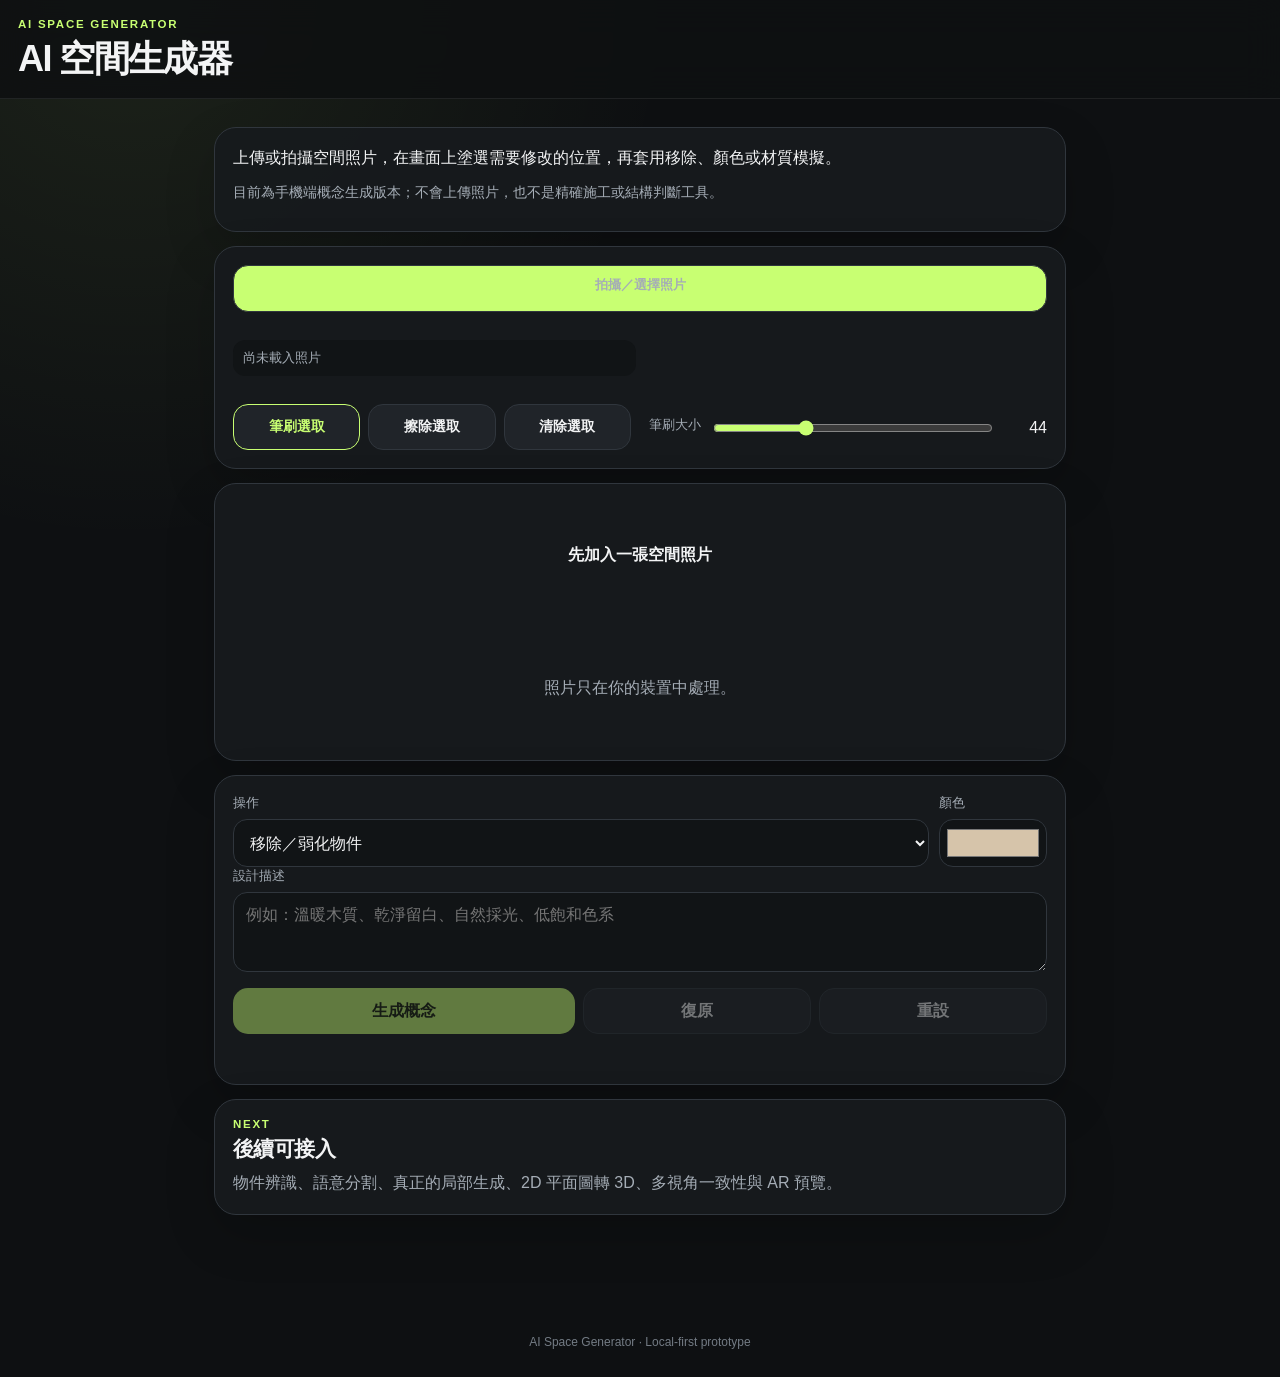
==== commit ed58592e: "Move GitHub Pages files to root" ====
--- a/index.html
+++ b/index.html
@@ -3,155 +3,13 @@
 <head>
   <meta charset="utf-8" />
   <meta name="viewport" content="width=device-width, initial-scale=1, viewport-fit=cover" />
-  <meta name="theme-color" content="#111315" />
-  <meta name="description" content="手機優先的 AI 空間生成器概念工具：讀取照片資訊、選取區域、風格與材質模擬、前後比較、下載與分享。" />
+  <meta name="theme-color" content="#151719" />
+  <meta name="description" content="手機優先的 AI 空間生成器概念工具：拍照、選取區域、材質模擬、前後比較與下載。" />
+  <link rel="manifest" href="manifest.webmanifest" />
+  <link rel="icon" href="icons/icon-192.png" />
+  <link rel="apple-touch-icon" href="icons/icon-192.png" />
+  <link rel="stylesheet" href="styles.css" />
   <title>AI 空間生成器</title>
-  <style>
-    :root {
-      color-scheme: dark;
-      --bg: #0d0f10;
-      --surface: #171a1d;
-      --surface-2: #202429;
-      --line: #30363d;
-      --text: #f4f5f6;
-      --muted: #a5adb6;
-      --accent: #c8ff72;
-      --accent-ink: #17200c;
-      --danger: #ffb4a9;
-      --radius: 22px;
-      font-family: Inter, ui-sans-serif, -apple-system, BlinkMacSystemFont, "Segoe UI", sans-serif;
-    }
-
-    * { box-sizing: border-box; }
-    html { background: var(--bg); }
-    body {
-      margin: 0;
-      min-height: 100vh;
-      background:
-        radial-gradient(circle at 10% 0%, rgba(200,255,114,.09), transparent 34rem),
-        radial-gradient(circle at 100% 26%, rgba(112,168,255,.05), transparent 28rem),
-        var(--bg);
-      color: var(--text);
-    }
-    button, input, select, textarea { font: inherit; }
-    button, select, textarea, input[type="color"] { color: var(--text); }
-    button { cursor: pointer; }
-    h1, h2, p { margin-top: 0; }
-    h1 { margin-bottom: 0; font-size: clamp(1.42rem, 6vw, 2.25rem); letter-spacing: -.045em; }
-    h2 { margin-bottom: 8px; font-size: 1.24rem; letter-spacing: -.025em; }
-
-    .topbar {
-      position: sticky;
-      top: 0;
-      z-index: 20;
-      display: flex;
-      align-items: center;
-      justify-content: space-between;
-      gap: 16px;
-      padding: max(18px, env(safe-area-inset-top)) 18px 14px;
-      background: rgba(13,15,16,.88);
-      border-bottom: 1px solid rgba(255,255,255,.08);
-      backdrop-filter: blur(18px);
-    }
-    .eyebrow { margin-bottom: 5px; color: var(--accent); font-size: .7rem; font-weight: 850; letter-spacing: .16em; }
-    .version { color: var(--muted); font-size: .74rem; white-space: nowrap; }
-
-    .app-shell { width: min(100%, 920px); margin: 0 auto; padding: 16px 13px 84px; }
-    .card {
-      margin-bottom: 14px;
-      padding: 18px;
-      border: 1px solid var(--line);
-      border-radius: var(--radius);
-      background: rgba(23,26,29,.95);
-      box-shadow: 0 20px 50px rgba(0,0,0,.18);
-    }
-    .intro p { margin-bottom: 9px; line-height: 1.55; }
-    .notice { color: var(--muted); font-size: .87rem; }
-
-    .steps { display: grid; grid-template-columns: repeat(4, 1fr); gap: 6px; margin-bottom: 14px; }
-    .step { padding: 9px 5px; border: 1px solid var(--line); border-radius: 13px; color: var(--muted); text-align: center; font-size: .72rem; }
-    .step.active { border-color: rgba(200,255,114,.55); background: rgba(200,255,114,.08); color: var(--accent); }
-
-    .upload-button, .primary, button {
-      min-height: 46px;
-      border: 1px solid var(--line);
-      border-radius: 15px;
-      background: var(--surface-2);
-      padding: 10px 13px;
-      font-weight: 730;
-    }
-    .upload-button { display: flex; align-items: center; justify-content: center; width: 100%; background: var(--accent); color: var(--accent-ink); }
-    .upload-button input { position: absolute; inline-size: 1px; block-size: 1px; opacity: 0; }
-    .primary { background: var(--accent); color: var(--accent-ink); border-color: transparent; }
-    button:disabled { opacity: .42; cursor: not-allowed; }
-    .ghost { background: transparent; }
-
-    .meta-grid { display: grid; grid-template-columns: repeat(2, minmax(0, 1fr)); gap: 8px; margin-top: 14px; color: var(--muted); font-size: .78rem; }
-    .meta-grid span { padding: 9px 10px; border-radius: 12px; background: #111416; overflow-wrap: anywhere; }
-    .privacy { margin: 10px 2px 0; color: #7f8891; font-size: .76rem; line-height: 1.45; }
-
-    .toolbar { display: grid; grid-template-columns: repeat(4, 1fr); gap: 7px; margin-top: 14px; }
-    .tool { padding-inline: 6px; font-size: .79rem; }
-    .tool.active { border-color: var(--accent); color: var(--accent); }
-    .range-row { display: grid; grid-template-columns: auto 1fr 42px; align-items: center; gap: 10px; margin-top: 15px; color: var(--muted); font-size: .86rem; }
-    .range-row output { text-align: right; color: var(--text); }
-    input[type="range"] { accent-color: var(--accent); width: 100%; }
-
-    .workspace-card { padding: 8px; overflow: hidden; }
-    .empty-state { display: grid; place-items: center; min-height: 270px; gap: 7px; color: var(--muted); text-align: center; }
-    .empty-state strong { color: var(--text); }
-    .canvas-wrap { position: relative; width: 100%; touch-action: none; border-radius: 16px; overflow: hidden; background: #08090a; }
-    .canvas-wrap canvas { display: block; width: 100%; height: auto; }
-    #maskCanvas { position: absolute; inset: 0; }
-    .canvas-hint { position: absolute; left: 10px; bottom: 10px; padding: 7px 9px; border-radius: 11px; background: rgba(0,0,0,.62); color: #dfe3e6; font-size: .73rem; pointer-events: none; backdrop-filter: blur(8px); }
-
-    .field-grid { display: grid; grid-template-columns: 1fr 1fr; gap: 10px; }
-    .field-grid.three { grid-template-columns: 1fr 1fr 100px; }
-    label > span { display: block; margin-bottom: 7px; color: var(--muted); font-size: .81rem; }
-    select, textarea, input[type="color"] { width: 100%; border: 1px solid var(--line); border-radius: 14px; background: #111416; }
-    select { height: 48px; padding: 0 11px; }
-    textarea { padding: 12px; resize: vertical; margin-bottom: 12px; line-height: 1.45; }
-    input[type="color"] { height: 48px; padding: 5px; }
-
-    .preset-title { margin: 16px 0 8px; color: var(--muted); font-size: .81rem; }
-    .preset-row { display: flex; gap: 8px; overflow-x: auto; padding-bottom: 4px; scrollbar-width: none; }
-    .preset-row::-webkit-scrollbar { display: none; }
-    .preset { flex: 0 0 auto; min-height: 40px; padding: 8px 12px; border-radius: 999px; font-size: .8rem; white-space: nowrap; }
-    .preset.active { border-color: var(--accent); background: rgba(200,255,114,.09); color: var(--accent); }
-
-    .action-grid { display: grid; grid-template-columns: 1.5fr 1fr 1fr; gap: 8px; }
-    .status { min-height: 20px; margin: 12px 2px 0; color: var(--muted); font-size: .84rem; line-height: 1.4; }
-
-    .section-heading { display: flex; align-items: flex-start; justify-content: space-between; gap: 12px; }
-    .result-actions { display: flex; gap: 7px; }
-    .result-actions button { min-height: 40px; padding: 8px 10px; font-size: .78rem; }
-    .compare-box { position: relative; overflow: hidden; border-radius: 16px; background: #08090a; touch-action: none; }
-    .compare-box canvas { display: block; width: 100%; height: auto; }
-    .after-layer { position: absolute; inset: 0; width: 50%; overflow: hidden; }
-    .after-layer canvas { width: auto; max-width: none; height: 100%; }
-    .compare-line { position: absolute; top: 0; bottom: 0; left: 50%; width: 2px; background: white; box-shadow: 0 0 0 1px rgba(0,0,0,.3); transform: translateX(-1px); pointer-events: none; }
-    .compare-line::after { content: "↔"; position: absolute; top: 50%; left: 50%; display: grid; place-items: center; width: 38px; height: 38px; border-radius: 50%; background: white; color: #111; transform: translate(-50%,-50%); font-weight: 900; }
-    .compare-range { position: absolute; inset: 0; width: 100%; height: 100%; opacity: 0; cursor: ew-resize; }
-    .compare-label { position: absolute; top: 9px; z-index: 2; padding: 6px 8px; border-radius: 9px; background: rgba(0,0,0,.55); color: white; font-size: .7rem; pointer-events: none; }
-    .compare-label.before { left: 9px; }
-    .compare-label.after { right: 9px; }
-
-    .roadmap p:last-child { margin-bottom: 0; color: var(--muted); line-height: 1.55; }
-    footer { padding: 26px 18px calc(28px + env(safe-area-inset-bottom)); color: #737b84; text-align: center; font-size: .73rem; }
-    .hidden { display: none !important; }
-
-    @media (max-width: 460px) {
-      .field-grid.three { grid-template-columns: 1fr 1fr; }
-      .field-grid.three label:last-child { grid-column: 1 / -1; }
-      .action-grid { grid-template-columns: 1.4fr 1fr 1fr; }
-      .action-grid button { padding-inline: 7px; font-size: .8rem; }
-    }
-    @media (min-width: 720px) {
-      .app-shell { padding-top: 26px; }
-      .photo-controls { display: grid; grid-template-columns: 1fr 1fr; gap: 14px 18px; }
-      .upload-button, .meta-grid, .privacy, .toolbar, .range-row { grid-column: 1 / -1; }
-    }
-  </style>
 </head>
 <body>
   <header class="topbar">
@@ -159,73 +17,52 @@
       <p class="eyebrow">AI SPACE GENERATOR</p>
       <h1>AI 空間生成器</h1>
     </div>
-    <span class="version">Concept v2</span>
+    <button id="installBtn" class="ghost hidden" type="button">安裝</button>
   </header>
 
   <main class="app-shell">
-    <div class="steps" aria-label="使用流程">
-      <div class="step active" data-step="1">1 照片</div>
-      <div class="step" data-step="2">2 選取</div>
-      <div class="step" data-step="3">3 設計</div>
-      <div class="step" data-step="4">4 結果</div>
-    </div>
-
     <section class="card intro">
-      <p>拍攝或選擇空間照片，塗選需要修改的位置，再套用顏色、材質或空間調整概念。</p>
-      <p class="notice">照片只在此裝置內處理。這是設計概念模擬，不是精確施工、結構判斷或真正的生成式 AI。</p>
+      <p>上傳或拍攝空間照片，在畫面上塗選需要修改的位置，再套用移除、顏色或材質模擬。</p>
+      <p class="notice">目前為手機端概念生成版本；不會上傳照片，也不是精確施工或結構判斷工具。</p>
     </section>
 
-    <section class="card photo-controls">
+    <section class="card controls">
       <label class="upload-button" for="imageInput">
-        <span>拍攝／選擇空間照片</span>
-        <input id="imageInput" type="file" accept="image/jpeg,image/png,image/webp" capture="environment" />
+        <span>拍攝／選擇照片</span>
+        <input id="imageInput" type="file" accept="image/*" capture="environment" />
       </label>
 
       <div id="fileMeta" class="meta-grid" aria-live="polite">
         <span>尚未載入照片</span>
       </div>
-      <p class="privacy">GPS 僅在照片本身含有定位資料時顯示；本頁不會傳送或保存定位。</p>
 
-      <div class="toolbar" aria-label="選取工具">
-        <button type="button" data-tool="brush" class="tool active">筆刷</button>
-        <button type="button" data-tool="eraser" class="tool">擦除</button>
-        <button id="selectAllBtn" type="button" class="tool">全選</button>
-        <button id="clearMaskBtn" type="button" class="tool">清除</button>
+      <div class="toolbar" aria-label="編輯工具">
+        <button type="button" data-tool="brush" class="tool active">筆刷選取</button>
+        <button type="button" data-tool="eraser" class="tool">擦除選取</button>
+        <button id="clearMaskBtn" type="button" class="tool">清除選取</button>
       </div>
 
       <label class="range-row">
         <span>筆刷大小</span>
-        <input id="brushSize" type="range" min="8" max="150" value="48" />
-        <output id="brushSizeValue">48</output>
+        <input id="brushSize" type="range" min="8" max="120" value="44" />
+        <output id="brushSizeValue">44</output>
       </label>
     </section>
 
     <section class="card workspace-card">
       <div id="emptyState" class="empty-state">
         <strong>先加入一張空間照片</strong>
-        <span>支援 JPEG、PNG 與 WebP。</span>
+        <span>照片只在你的裝置中處理。</span>
       </div>
+
       <div id="canvasWrap" class="canvas-wrap hidden">
         <canvas id="photoCanvas"></canvas>
         <canvas id="maskCanvas"></canvas>
-        <span class="canvas-hint">綠色區域會被修改</span>
       </div>
     </section>
 
     <section class="card generation-panel">
-      <div class="field-grid three">
-        <label>
-          <span>空間類型</span>
-          <select id="roomType">
-            <option value="living room">客廳</option>
-            <option value="bedroom">臥室</option>
-            <option value="kitchen">廚房</option>
-            <option value="bathroom">浴室</option>
-            <option value="workspace">工作空間</option>
-            <option value="commercial">商業空間</option>
-            <option value="exterior">外部空間</option>
-          </select>
-        </label>
+      <div class="field-grid">
         <label>
           <span>操作</span>
           <select id="operation">
@@ -237,31 +74,16 @@
             <option value="light">提亮空間</option>
           </select>
         </label>
+
         <label id="colorField">
           <span>顏色</span>
           <input id="fillColor" type="color" value="#d6c4aa" />
         </label>
       </div>
 
-      <p class="preset-title">風格預設</p>
-      <div class="preset-row" id="presetRow">
-        <button class="preset active" data-preset="japandi" type="button">Japandi</button>
-        <button class="preset" data-preset="midcentury" type="button">Mid-century</button>
-        <button class="preset" data-preset="wabisabi" type="button">侘寂</button>
-        <button class="preset" data-preset="minimal" type="button">極簡</button>
-        <button class="preset" data-preset="industrial" type="button">工業</button>
-        <button class="preset" data-preset="tropical" type="button">熱帶自然</button>
-      </div>
-
-      <label class="range-row">
-        <span>生成強度</span>
-        <input id="strength" type="range" min="20" max="100" value="72" />
-        <output id="strengthValue">72</output>
-      </label>
-
       <label>
         <span>設計描述</span>
-        <textarea id="prompt" rows="3" placeholder="例如：溫暖木質、乾淨留白、自然採光、低飽和色系">溫暖木質、自然採光、低飽和色系、乾淨留白</textarea>
+        <textarea id="prompt" rows="3" placeholder="例如：溫暖木質、乾淨留白、自然採光、低飽和色系"></textarea>
       </label>
 
       <div class="action-grid">
@@ -278,16 +100,14 @@
           <p class="eyebrow">COMPARE</p>
           <h2>修改前後比較</h2>
         </div>
-        <div class="result-actions">
-          <button id="shareBtn" type="button" class="ghost">分享</button>
-          <button id="downloadBtn" type="button" class="ghost">下載</button>
+        <button id="downloadBtn" type="button" class="ghost">下載 PNG</button>
+      </div>
+
+      <div id="compareBox" class="compare-box">
+        <canvas id="beforeCanvas"></canvas>
+        <div id="afterLayer" class="after-layer">
+          <canvas id="afterCanvas"></canvas>
         </div>
-      </div>
-      <div id="compareBox" class="compare-box">
-        <span class="compare-label before">原始</span>
-        <span class="compare-label after">概念</span>
-        <canvas id="beforeCanvas"></canvas>
-        <div id="afterLayer" class="after-layer"><canvas id="afterCanvas"></canvas></div>
         <div id="compareLine" class="compare-line" aria-hidden="true"></div>
         <input id="compareRange" class="compare-range" type="range" min="0" max="100" value="50" aria-label="前後比較位置" />
       </div>
@@ -295,539 +115,12 @@
 
     <section class="card roadmap">
       <p class="eyebrow">NEXT</p>
-      <h2>下一階段</h2>
-      <p>接入物件辨識、語意分割與真正的局部生成 API；再加入 2D 平面圖理解、多視角一致性與概念 3D。</p>
+      <h2>後續可接入</h2>
+      <p>物件辨識、語意分割、真正的局部生成、2D 平面圖轉 3D、多視角一致性與 AR 預覽。</p>
     </section>
   </main>
 
-  <footer>AI Space Generator · Local-first concept prototype</footer>
-
-  <script>
-  'use strict';
-
-  const $ = (id) => document.getElementById(id);
-  const state = {
-    original: null,
-    current: null,
-    history: [],
-    tool: 'brush',
-    drawing: false,
-    previousPoint: null,
-    preset: 'japandi',
-  };
-
-  const presets = {
-    japandi: { color: '#d6c4aa', prompt: '溫暖木質、自然採光、低飽和色系、乾淨留白' },
-    midcentury: { color: '#b86f45', prompt: '中世紀現代、俐落線條、胡桃木、雕塑感家具、溫暖電影光線' },
-    wabisabi: { color: '#a99c87', prompt: '侘寂、自然肌理、手工質感、不完美、安靜柔和的光線' },
-    minimal: { color: '#d9d9d3', prompt: '極簡、純淨幾何、隱藏收納、中性色、均勻自然光' },
-    industrial: { color: '#777a78', prompt: '工業風、裸露結構、深色金屬、混凝土、粗獷材質' },
-    tropical: { color: '#7f9a70', prompt: '熱帶自然、植物、藤編、淺木色、通風明亮、自然陰影' },
-  };
-
-  const imageInput = $('imageInput');
-  const photoCanvas = $('photoCanvas');
-  const maskCanvas = $('maskCanvas');
-  const beforeCanvas = $('beforeCanvas');
-  const afterCanvas = $('afterCanvas');
-  const photoCtx = photoCanvas.getContext('2d', { willReadFrequently: true });
-  const maskCtx = maskCanvas.getContext('2d', { willReadFrequently: true });
-  const beforeCtx = beforeCanvas.getContext('2d');
-  const afterCtx = afterCanvas.getContext('2d');
-
-  function setStatus(message, error = false) {
-    $('status').textContent = message;
-    $('status').style.color = error ? 'var(--danger)' : '';
-  }
-
-  function setStep(step) {
-    document.querySelectorAll('[data-step]').forEach((item) => {
-      item.classList.toggle('active', Number(item.dataset.step) <= step);
-    });
-  }
-
-  function setButtons(enabled) {
-    $('generateBtn').disabled = !enabled;
-    $('resetBtn').disabled = !enabled;
-    $('undoBtn').disabled = state.history.length === 0;
-  }
-
-  function fitDimensions(width, height, max = 1600) {
-    const ratio = Math.min(1, max / Math.max(width, height));
-    return { width: Math.round(width * ratio), height: Math.round(height * ratio) };
-  }
-
-  async function loadFile(file) {
-    if (!file || !/^image\/(jpeg|png|webp)$/.test(file.type)) {
-      setStatus('請選擇 JPEG、PNG 或 WebP 圖片。', true);
-      return;
-    }
-
-    setStatus('正在讀取照片與拍攝資訊…');
-    const [url, exif] = [URL.createObjectURL(file), await readExif(file).catch(() => ({}))];
-    const img = new Image();
-
-    img.onload = () => {
-      const fitted = fitDimensions(img.naturalWidth, img.naturalHeight);
-      [photoCanvas, maskCanvas, beforeCanvas, afterCanvas].forEach((canvas) => {
-        canvas.width = fitted.width;
-        canvas.height = fitted.height;
-      });
-
-      photoCtx.drawImage(img, 0, 0, fitted.width, fitted.height);
-      state.original = photoCtx.getImageData(0, 0, fitted.width, fitted.height);
-      state.current = cloneImageData(state.original);
-      state.history = [];
-      clearMask();
-      renderCurrent();
-      renderMeta(file, img, fitted, exif);
-      $('emptyState').classList.add('hidden');
-      $('canvasWrap').classList.remove('hidden');
-      $('resultSection').classList.add('hidden');
-      setButtons(true);
-      setStep(2);
-      setStatus('照片已載入。請塗選需要修改的區域。');
-      URL.revokeObjectURL(url);
-    };
-
-    img.onerror = () => {
-      URL.revokeObjectURL(url);
-      setStatus('無法讀取圖片；iPhone 的 HEIC 請先轉成 JPEG。', true);
-    };
-    img.src = url;
-  }
-
-  function renderMeta(file, img, fitted, exif) {
-    const kb = Math.round(file.size / 1024).toLocaleString('zh-TW');
-    const fallbackDate = new Date(file.lastModified).toLocaleString('zh-TW');
-    const device = [exif.make, exif.model].filter(Boolean).join(' ') || '未提供';
-    const location = exif.gps ? `${exif.gps.latitude.toFixed(5)}, ${exif.gps.longitude.toFixed(5)}` : '未提供';
-    $('fileMeta').innerHTML = `
-      <span>檔名：${escapeHtml(file.name)}</span>
-      <span>大小：${kb} KB</span>
-      <span>原始：${img.naturalWidth} × ${img.naturalHeight}</span>
-      <span>處理：${fitted.width} × ${fitted.height}</span>
-      <span>日期：${escapeHtml(exif.date || fallbackDate)}</span>
-      <span>裝置：${escapeHtml(device)}</span>
-      <span>GPS：${escapeHtml(location)}</span>
-      <span>格式：${escapeHtml(file.type)}</span>
-    `;
-  }
-
-  function escapeHtml(value) {
-    return String(value).replace(/[&<>'"]/g, (char) => ({ '&':'&amp;', '<':'&lt;', '>':'&gt;', "'":'&#39;', '"':'&quot;' }[char]));
-  }
-
-  function cloneImageData(source) {
-    return new ImageData(new Uint8ClampedArray(source.data), source.width, source.height);
-  }
-
-  function renderCurrent() {
-    if (state.current) photoCtx.putImageData(state.current, 0, 0);
-  }
-
-  function clearMask() {
-    maskCtx.clearRect(0, 0, maskCanvas.width, maskCanvas.height);
-    state.previousPoint = null;
-  }
-
-  function selectAll() {
-    if (!state.current) return;
-    maskCtx.save();
-    maskCtx.globalCompositeOperation = 'source-over';
-    maskCtx.fillStyle = 'rgba(200,255,114,.58)';
-    maskCtx.fillRect(0, 0, maskCanvas.width, maskCanvas.height);
-    maskCtx.restore();
-    setStep(3);
-    setStatus('已選取整張照片。');
-  }
-
-  function canvasPoint(event) {
-    const rect = maskCanvas.getBoundingClientRect();
-    return {
-      x: (event.clientX - rect.left) * (maskCanvas.width / rect.width),
-      y: (event.clientY - rect.top) * (maskCanvas.height / rect.height),
-    };
-  }
-
-  function paintLine(from, to) {
-    const size = Number($('brushSize').value);
-    maskCtx.save();
-    maskCtx.globalCompositeOperation = state.tool === 'eraser' ? 'destination-out' : 'source-over';
-    maskCtx.strokeStyle = 'rgba(200,255,114,.58)';
-    maskCtx.fillStyle = 'rgba(200,255,114,.58)';
-    maskCtx.lineWidth = size;
-    maskCtx.lineCap = 'round';
-    maskCtx.lineJoin = 'round';
-    maskCtx.beginPath();
-    maskCtx.moveTo(from.x, from.y);
-    maskCtx.lineTo(to.x, to.y);
-    maskCtx.stroke();
-    maskCtx.beginPath();
-    maskCtx.arc(to.x, to.y, size / 2, 0, Math.PI * 2);
-    maskCtx.fill();
-    maskCtx.restore();
-  }
-
-  function beginDraw(event) {
-    if (!state.current) return;
-    event.preventDefault();
-    state.drawing = true;
-    maskCanvas.setPointerCapture?.(event.pointerId);
-    const point = canvasPoint(event);
-    state.previousPoint = point;
-    paintLine(point, point);
-    setStep(3);
-  }
-
-  function moveDraw(event) {
-    if (!state.drawing || !state.current) return;
-    event.preventDefault();
-    const point = canvasPoint(event);
-    paintLine(state.previousPoint || point, point);
-    state.previousPoint = point;
-  }
-
-  function endDraw(event) {
-    if (!state.drawing) return;
-    state.drawing = false;
-    state.previousPoint = null;
-    try { maskCanvas.releasePointerCapture?.(event.pointerId); } catch (_) {}
-  }
-
-  function hasMask(maskData) {
-    for (let i = 3; i < maskData.length; i += 4) if (maskData[i] > 15) return true;
-    return false;
-  }
-
-  function maskCoverage(maskData) {
-    let selected = 0;
-    const pixels = maskData.length / 4;
-    for (let i = 3; i < maskData.length; i += 4) if (maskData[i] > 15) selected++;
-    return Math.round((selected / pixels) * 100);
-  }
-
-  function saveHistory() {
-    state.history.push(cloneImageData(state.current));
-    if (state.history.length > 12) state.history.shift();
-  }
-
-  function generate() {
-    if (!state.current) return;
-    const mask = maskCtx.getImageData(0, 0, maskCanvas.width, maskCanvas.height);
-    if (!hasMask(mask.data)) {
-      setStatus('請先用筆刷塗選，或按「全選」。', true);
-      return;
-    }
-
-    saveHistory();
-    const output = cloneImageData(state.current);
-    const operation = $('operation').value;
-    const color = hexToRgb($('fillColor').value);
-    const userStrength = Number($('strength').value) / 100;
-    const width = output.width;
-    const height = output.height;
-    const source = state.current.data;
-    const data = output.data;
-
-    for (let y = 0; y < height; y++) {
-      for (let x = 0; x < width; x++) {
-        const i = (y * width + x) * 4;
-        const alpha = mask.data[i + 3] / 255;
-        if (alpha <= 0.04) continue;
-        const strength = Math.min(.96, alpha * userStrength);
-        let target;
-
-        if (operation === 'remove') {
-          target = neighborhoodAverage(source, width, height, x, y, 22);
-        } else if (operation === 'color') {
-          const lum = (source[i] + source[i+1] + source[i+2]) / (255 * 3);
-          target = [color.r * (.50 + lum * .58), color.g * (.50 + lum * .58), color.b * (.50 + lum * .58)];
-        } else if (operation === 'wood') {
-          const grain = 21 * Math.sin(y * .18 + Math.sin(x * .03)) + 9 * Math.sin(y * .035);
-          target = [161 + grain, 116 + grain * .55, 73 + grain * .25];
-        } else if (operation === 'stone') {
-          const noise = ((x * 17 + y * 31) % 29) - 14;
-          const vein = Math.abs(Math.sin(x * .018 + y * .027)) > .965 ? -45 : 0;
-          target = [176 + noise + vein, 178 + noise + vein, 174 + noise + vein];
-        } else if (operation === 'fabric') {
-          const weave = ((x % 7 < 2) || (y % 7 < 2)) ? -26 : 8;
-          target = [154 + weave, 144 + weave, 132 + weave];
-        } else {
-          target = [Math.min(255, source[i] * 1.28 + 18), Math.min(255, source[i+1] * 1.25 + 18), Math.min(255, source[i+2] * 1.18 + 14)];
-        }
-
-        data[i] = mix(source[i], target[0], strength);
-        data[i+1] = mix(source[i+1], target[1], strength);
-        data[i+2] = mix(source[i+2], target[2], strength);
-      }
-    }
-
-    state.current = output;
-    renderCurrent();
-    const coverage = maskCoverage(mask.data);
-    clearMask();
-    renderComparison();
-    setButtons(true);
-    setStep(4);
-    saveSettings();
-    const room = $('roomType').selectedOptions[0].textContent;
-    const prompt = $('prompt').value.trim();
-    setStatus(`已完成 ${room} 概念模擬；修改範圍約 ${coverage}%${prompt ? `。風格：${prompt}` : ''}`);
-    $('resultSection').scrollIntoView({ behavior: 'smooth', block: 'start' });
-  }
-
-  function neighborhoodAverage(data, width, height, x, y, radius) {
-    const samples = [[-radius,0],[radius,0],[0,-radius],[0,radius],[-radius,-radius],[radius,radius],[-radius,radius],[radius,-radius]];
-    let r = 0, g = 0, b = 0, count = 0;
-    for (const [dx,dy] of samples) {
-      const sx = Math.max(0, Math.min(width - 1, x + dx));
-      const sy = Math.max(0, Math.min(height - 1, y + dy));
-      const j = (sy * width + sx) * 4;
-      r += data[j]; g += data[j+1]; b += data[j+2]; count++;
-    }
-    return [r/count, g/count, b/count];
-  }
-
-  function mix(a, b, t) { return Math.round(a * (1 - t) + b * t); }
-  function hexToRgb(hex) {
-    const value = parseInt(hex.replace('#',''), 16);
-    return { r: (value >> 16) & 255, g: (value >> 8) & 255, b: value & 255 };
-  }
-
-  function renderComparison() {
-    beforeCtx.putImageData(state.original, 0, 0);
-    afterCtx.putImageData(state.current, 0, 0);
-    $('resultSection').classList.remove('hidden');
-    updateComparison($('compareRange').value);
-  }
-
-  function updateComparison(value) {
-    $('afterLayer').style.width = `${value}%`;
-    $('compareLine').style.left = `${value}%`;
-  }
-
-  function undo() {
-    if (!state.history.length) return;
-    state.current = state.history.pop();
-    renderCurrent();
-    renderComparison();
-    setButtons(true);
-    setStatus('已復原上一個修改。');
-  }
-
-  function reset() {
-    if (!state.original) return;
-    state.current = cloneImageData(state.original);
-    state.history = [];
-    renderCurrent();
-    clearMask();
-    $('resultSection').classList.add('hidden');
-    setButtons(true);
-    setStep(2);
-    setStatus('已回到原始照片。');
-  }
-
-  function resultCanvas() {
-    const canvas = document.createElement('canvas');
-    canvas.width = state.current.width;
-    canvas.height = state.current.height;
-    canvas.getContext('2d').putImageData(state.current, 0, 0);
-    return canvas;
-  }
-
-  function download() {
-    if (!state.current) return;
-    const link = document.createElement('a');
-    link.download = `ai-space-generator-${Date.now()}.png`;
-    link.href = resultCanvas().toDataURL('image/png');
-    link.click();
-  }
-
-  async function shareResult() {
-    if (!state.current) return;
-    const blob = await new Promise((resolve) => resultCanvas().toBlob(resolve, 'image/png'));
-    const file = new File([blob], 'ai-space-generator.png', { type: 'image/png' });
-    if (navigator.share && navigator.canShare?.({ files: [file] })) {
-      try {
-        await navigator.share({ title: 'AI 空間生成器', text: $('prompt').value.trim(), files: [file] });
-        setStatus('已開啟分享選單。');
-      } catch (error) {
-        if (error.name !== 'AbortError') setStatus('分享失敗，已改用下載。', true);
-      }
-    } else {
-      download();
-      setStatus('此瀏覽器不支援直接分享，已下載 PNG。');
-    }
-  }
-
-  function applyPreset(name) {
-    const preset = presets[name];
-    if (!preset) return;
-    state.preset = name;
-    $('fillColor').value = preset.color;
-    $('prompt').value = preset.prompt;
-    document.querySelectorAll('.preset').forEach((button) => button.classList.toggle('active', button.dataset.preset === name));
-    saveSettings();
-  }
-
-  function saveSettings() {
-    try {
-      localStorage.setItem('ai-space-generator-settings', JSON.stringify({
-        roomType: $('roomType').value,
-        operation: $('operation').value,
-        color: $('fillColor').value,
-        strength: $('strength').value,
-        prompt: $('prompt').value,
-        preset: state.preset,
-      }));
-    } catch (_) {}
-  }
-
-  function restoreSettings() {
-    try {
-      const settings = JSON.parse(localStorage.getItem('ai-space-generator-settings') || 'null');
-      if (!settings) return;
-      if (settings.roomType) $('roomType').value = settings.roomType;
-      if (settings.operation) $('operation').value = settings.operation;
-      if (settings.color) $('fillColor').value = settings.color;
-      if (settings.strength) $('strength').value = settings.strength;
-      if (settings.prompt) $('prompt').value = settings.prompt;
-      $('strengthValue').value = $('strength').value;
-      if (settings.preset) {
-        state.preset = settings.preset;
-        document.querySelectorAll('.preset').forEach((button) => button.classList.toggle('active', button.dataset.preset === settings.preset));
-      }
-    } catch (_) {}
-  }
-
-  async function readExif(file) {
-    if (file.type !== 'image/jpeg') return {};
-    const buffer = await file.arrayBuffer();
-    const view = new DataView(buffer);
-    if (view.getUint16(0, false) !== 0xFFD8) return {};
-    let offset = 2;
-
-    while (offset + 4 < view.byteLength) {
-      const marker = view.getUint16(offset, false);
-      offset += 2;
-      if ((marker & 0xFF00) !== 0xFF00) break;
-      const length = view.getUint16(offset, false);
-      if (marker === 0xFFE1 && length >= 8 && ascii(view, offset + 2, 4) === 'Exif') {
-        return parseTiff(view, offset + 8);
-      }
-      offset += length;
-    }
-    return {};
-  }
-
-  function parseTiff(view, tiff) {
-    const endianMark = view.getUint16(tiff, false);
-    const little = endianMark === 0x4949;
-    if (!little && endianMark !== 0x4D4D) return {};
-    const u16 = (o) => view.getUint16(o, little);
-    const u32 = (o) => view.getUint32(o, little);
-    if (u16(tiff + 2) !== 42) return {};
-    const result = {};
-    const ifd0 = tiff + u32(tiff + 4);
-    const pointers = readIfd(view, tiff, ifd0, little, result, 'ifd0');
-    if (pointers.exif) readIfd(view, tiff, tiff + pointers.exif, little, result, 'exif');
-    if (pointers.gps) {
-      const gps = {};
-      readIfd(view, tiff, tiff + pointers.gps, little, gps, 'gps');
-      if (gps.latitude && gps.longitude) result.gps = gps;
-    }
-    return result;
-  }
-
-  function readIfd(view, tiff, offset, little, target, mode) {
-    const u16 = (o) => view.getUint16(o, little);
-    const u32 = (o) => view.getUint32(o, little);
-    const count = u16(offset);
-    const pointers = {};
-    for (let n = 0; n < count; n++) {
-      const entry = offset + 2 + n * 12;
-      const tag = u16(entry);
-      const type = u16(entry + 2);
-      const valueCount = u32(entry + 4);
-      const valueOffset = valueCount * typeSize(type) <= 4 ? entry + 8 : tiff + u32(entry + 8);
-
-      if (mode === 'ifd0') {
-        if (tag === 0x010F) target.make = readAscii(view, valueOffset, valueCount);
-        if (tag === 0x0110) target.model = readAscii(view, valueOffset, valueCount);
-        if (tag === 0x0132 && !target.date) target.date = readAscii(view, valueOffset, valueCount);
-        if (tag === 0x8769) pointers.exif = u32(entry + 8);
-        if (tag === 0x8825) pointers.gps = u32(entry + 8);
-      } else if (mode === 'exif') {
-        if (tag === 0x9003 || tag === 0x9004) target.date = readAscii(view, valueOffset, valueCount);
-      } else if (mode === 'gps') {
-        if (tag === 1) target.latRef = readAscii(view, valueOffset, valueCount);
-        if (tag === 2) target.latValues = readRationals(view, valueOffset, valueCount, little);
-        if (tag === 3) target.lonRef = readAscii(view, valueOffset, valueCount);
-        if (tag === 4) target.lonValues = readRationals(view, valueOffset, valueCount, little);
-      }
-    }
-
-    if (mode === 'gps' && target.latValues && target.lonValues) {
-      target.latitude = dms(target.latValues) * (target.latRef === 'S' ? -1 : 1);
-      target.longitude = dms(target.lonValues) * (target.lonRef === 'W' ? -1 : 1);
-      delete target.latValues; delete target.lonValues; delete target.latRef; delete target.lonRef;
-    }
-    return pointers;
-  }
-
-  function typeSize(type) {
-    return ({ 1:1, 2:1, 3:2, 4:4, 5:8, 7:1, 9:4, 10:8 })[type] || 1;
-  }
-  function readAscii(view, offset, count) {
-    let value = '';
-    for (let i = 0; i < count && offset + i < view.byteLength; i++) {
-      const code = view.getUint8(offset + i);
-      if (!code) break;
-      value += String.fromCharCode(code);
-    }
-    return value.trim();
-  }
-  function ascii(view, offset, count) { return readAscii(view, offset, count); }
-  function readRationals(view, offset, count, little) {
-    const values = [];
-    for (let i = 0; i < count; i++) {
-      const numerator = view.getUint32(offset + i * 8, little);
-      const denominator = view.getUint32(offset + i * 8 + 4, little);
-      values.push(denominator ? numerator / denominator : 0);
-    }
-    return values;
-  }
-  function dms(values) { return (values[0] || 0) + (values[1] || 0) / 60 + (values[2] || 0) / 3600; }
-
-  imageInput.addEventListener('change', (event) => loadFile(event.target.files?.[0]));
-  $('brushSize').addEventListener('input', (event) => $('brushSizeValue').value = event.target.value);
-  $('strength').addEventListener('input', (event) => { $('strengthValue').value = event.target.value; saveSettings(); });
-  $('clearMaskBtn').addEventListener('click', () => { clearMask(); setStatus('選取區域已清除。'); });
-  $('selectAllBtn').addEventListener('click', selectAll);
-  $('generateBtn').addEventListener('click', generate);
-  $('undoBtn').addEventListener('click', undo);
-  $('resetBtn').addEventListener('click', reset);
-  $('downloadBtn').addEventListener('click', download);
-  $('shareBtn').addEventListener('click', shareResult);
-  $('compareRange').addEventListener('input', (event) => updateComparison(event.target.value));
-
-  document.querySelectorAll('[data-tool]').forEach((button) => {
-    button.addEventListener('click', () => {
-      state.tool = button.dataset.tool;
-      document.querySelectorAll('[data-tool]').forEach((item) => item.classList.toggle('active', item === button));
-    });
-  });
-
-  document.querySelectorAll('.preset').forEach((button) => button.addEventListener('click', () => applyPreset(button.dataset.preset)));
-  ['roomType','operation','fillColor','prompt'].forEach((id) => $(id).addEventListener('change', saveSettings));
-  $('prompt').addEventListener('input', saveSettings);
-
-  maskCanvas.addEventListener('pointerdown', beginDraw, { passive: false });
-  maskCanvas.addEventListener('pointermove', moveDraw, { passive: false });
-  ['pointerup','pointercancel','pointerleave'].forEach((name) => maskCanvas.addEventListener(name, endDraw));
-
-  restoreSettings();
-  </script>
+  <footer>AI Space Generator · Local-first prototype</footer>
+  <script src="app.js" defer></script>
 </body>
 </html>
--- a/styles.css
+++ b/styles.css
@@ -0,0 +1,145 @@
+:root {
+  color-scheme: dark;
+  --bg: #0e1012;
+  --surface: #171a1d;
+  --surface-2: #202429;
+  --line: #30363d;
+  --text: #f3f4f5;
+  --muted: #a5adb6;
+  --accent: #c8ff72;
+  --accent-ink: #17200c;
+  --danger: #ffb4a9;
+  --radius: 22px;
+  font-family: Inter, ui-sans-serif, -apple-system, BlinkMacSystemFont, "Segoe UI", sans-serif;
+}
+
+* { box-sizing: border-box; }
+html { background: var(--bg); }
+body {
+  margin: 0;
+  min-height: 100vh;
+  background:
+    radial-gradient(circle at 10% 0%, rgba(200,255,114,.08), transparent 34rem),
+    var(--bg);
+  color: var(--text);
+}
+button, input, select, textarea { font: inherit; }
+button, select, textarea, input[type="color"] { color: var(--text); }
+button { cursor: pointer; }
+
+.topbar {
+  position: sticky;
+  top: 0;
+  z-index: 20;
+  display: flex;
+  align-items: center;
+  justify-content: space-between;
+  gap: 16px;
+  padding: max(18px, env(safe-area-inset-top)) 18px 14px;
+  background: rgba(14,16,18,.88);
+  border-bottom: 1px solid rgba(255,255,255,.08);
+  backdrop-filter: blur(18px);
+}
+
+h1, h2, p { margin-top: 0; }
+h1 { margin-bottom: 0; font-size: clamp(1.45rem, 6vw, 2.25rem); letter-spacing: -.045em; }
+h2 { margin-bottom: 8px; font-size: 1.3rem; letter-spacing: -.025em; }
+.eyebrow { margin-bottom: 5px; color: var(--accent); font-size: .72rem; font-weight: 800; letter-spacing: .15em; }
+
+.app-shell {
+  width: min(100%, 880px);
+  margin: 0 auto;
+  padding: 18px 14px 80px;
+}
+
+.card {
+  margin-bottom: 14px;
+  padding: 18px;
+  border: 1px solid var(--line);
+  border-radius: var(--radius);
+  background: rgba(23,26,29,.94);
+  box-shadow: 0 20px 50px rgba(0,0,0,.18);
+}
+
+.intro p { margin-bottom: 10px; line-height: 1.55; }
+.notice { color: var(--muted); font-size: .9rem; }
+
+.upload-button,
+.primary,
+button {
+  min-height: 46px;
+  border: 1px solid var(--line);
+  border-radius: 15px;
+  background: var(--surface-2);
+  padding: 10px 14px;
+  font-weight: 720;
+}
+
+.upload-button {
+  display: flex;
+  align-items: center;
+  justify-content: center;
+  width: 100%;
+  background: var(--accent);
+  color: var(--accent-ink);
+}
+.upload-button input { position: absolute; inline-size: 1px; block-size: 1px; opacity: 0; }
+.primary { background: var(--accent); color: var(--accent-ink); border-color: transparent; }
+button:disabled { opacity: .42; cursor: not-allowed; }
+.ghost { background: transparent; }
+
+.meta-grid {
+  display: grid;
+  grid-template-columns: repeat(2, minmax(0, 1fr));
+  gap: 8px;
+  margin-top: 14px;
+  color: var(--muted);
+  font-size: .82rem;
+}
+.meta-grid span { padding: 9px 10px; border-radius: 12px; background: #111416; overflow-wrap: anywhere; }
+
+.toolbar { display: grid; grid-template-columns: repeat(3, 1fr); gap: 8px; margin-top: 14px; }
+.tool { padding-inline: 8px; font-size: .86rem; }
+.tool.active { border-color: var(--accent); color: var(--accent); }
+.range-row { display: grid; grid-template-columns: auto 1fr 42px; align-items: center; gap: 10px; margin-top: 16px; color: var(--muted); }
+.range-row output { text-align: right; color: var(--text); }
+input[type="range"] { accent-color: var(--accent); }
+
+.workspace-card { padding: 8px; overflow: hidden; }
+.empty-state { display: grid; place-items: center; min-height: 260px; gap: 7px; color: var(--muted); text-align: center; }
+.empty-state strong { color: var(--text); }
+.canvas-wrap { position: relative; width: 100%; touch-action: none; border-radius: 16px; overflow: hidden; background: #08090a; }
+.canvas-wrap canvas { display: block; width: 100%; height: auto; }
+#maskCanvas { position: absolute; inset: 0; }
+
+.field-grid { display: grid; grid-template-columns: 1fr 108px; gap: 10px; }
+label > span { display: block; margin-bottom: 7px; color: var(--muted); font-size: .83rem; }
+select, textarea, input[type="color"] {
+  width: 100%;
+  border: 1px solid var(--line);
+  border-radius: 14px;
+  background: #111416;
+}
+select { height: 48px; padding: 0 12px; }
+textarea { padding: 12px; resize: vertical; margin-bottom: 12px; }
+input[type="color"] { height: 48px; padding: 5px; }
+.action-grid { display: grid; grid-template-columns: 1.5fr 1fr 1fr; gap: 8px; }
+.status { min-height: 20px; margin: 12px 2px 0; color: var(--muted); font-size: .86rem; }
+
+.section-heading { display: flex; align-items: center; justify-content: space-between; gap: 12px; }
+.compare-box { position: relative; overflow: hidden; border-radius: 16px; background: #08090a; touch-action: none; }
+.compare-box canvas { display: block; width: 100%; height: auto; }
+.after-layer { position: absolute; inset: 0; width: 50%; overflow: hidden; }
+.after-layer canvas { width: auto; max-width: none; height: 100%; }
+.compare-line { position: absolute; top: 0; bottom: 0; left: 50%; width: 2px; background: white; box-shadow: 0 0 0 1px rgba(0,0,0,.3); transform: translateX(-1px); pointer-events: none; }
+.compare-line::after { content: "↔"; position: absolute; top: 50%; left: 50%; display: grid; place-items: center; width: 38px; height: 38px; border-radius: 50%; background: white; color: #111; transform: translate(-50%,-50%); font-weight: 900; }
+.compare-range { position: absolute; inset: 0; width: 100%; height: 100%; opacity: 0; cursor: ew-resize; }
+.roadmap p:last-child { margin-bottom: 0; color: var(--muted); line-height: 1.55; }
+footer { padding: 26px 18px calc(28px + env(safe-area-inset-bottom)); color: #737b84; text-align: center; font-size: .75rem; }
+.hidden { display: none !important; }
+
+@media (min-width: 720px) {
+  .app-shell { padding-top: 28px; }
+  .controls { display: grid; grid-template-columns: 1fr 1fr; gap: 14px 18px; }
+  .upload-button, .meta-grid { grid-column: 1 / -1; }
+}
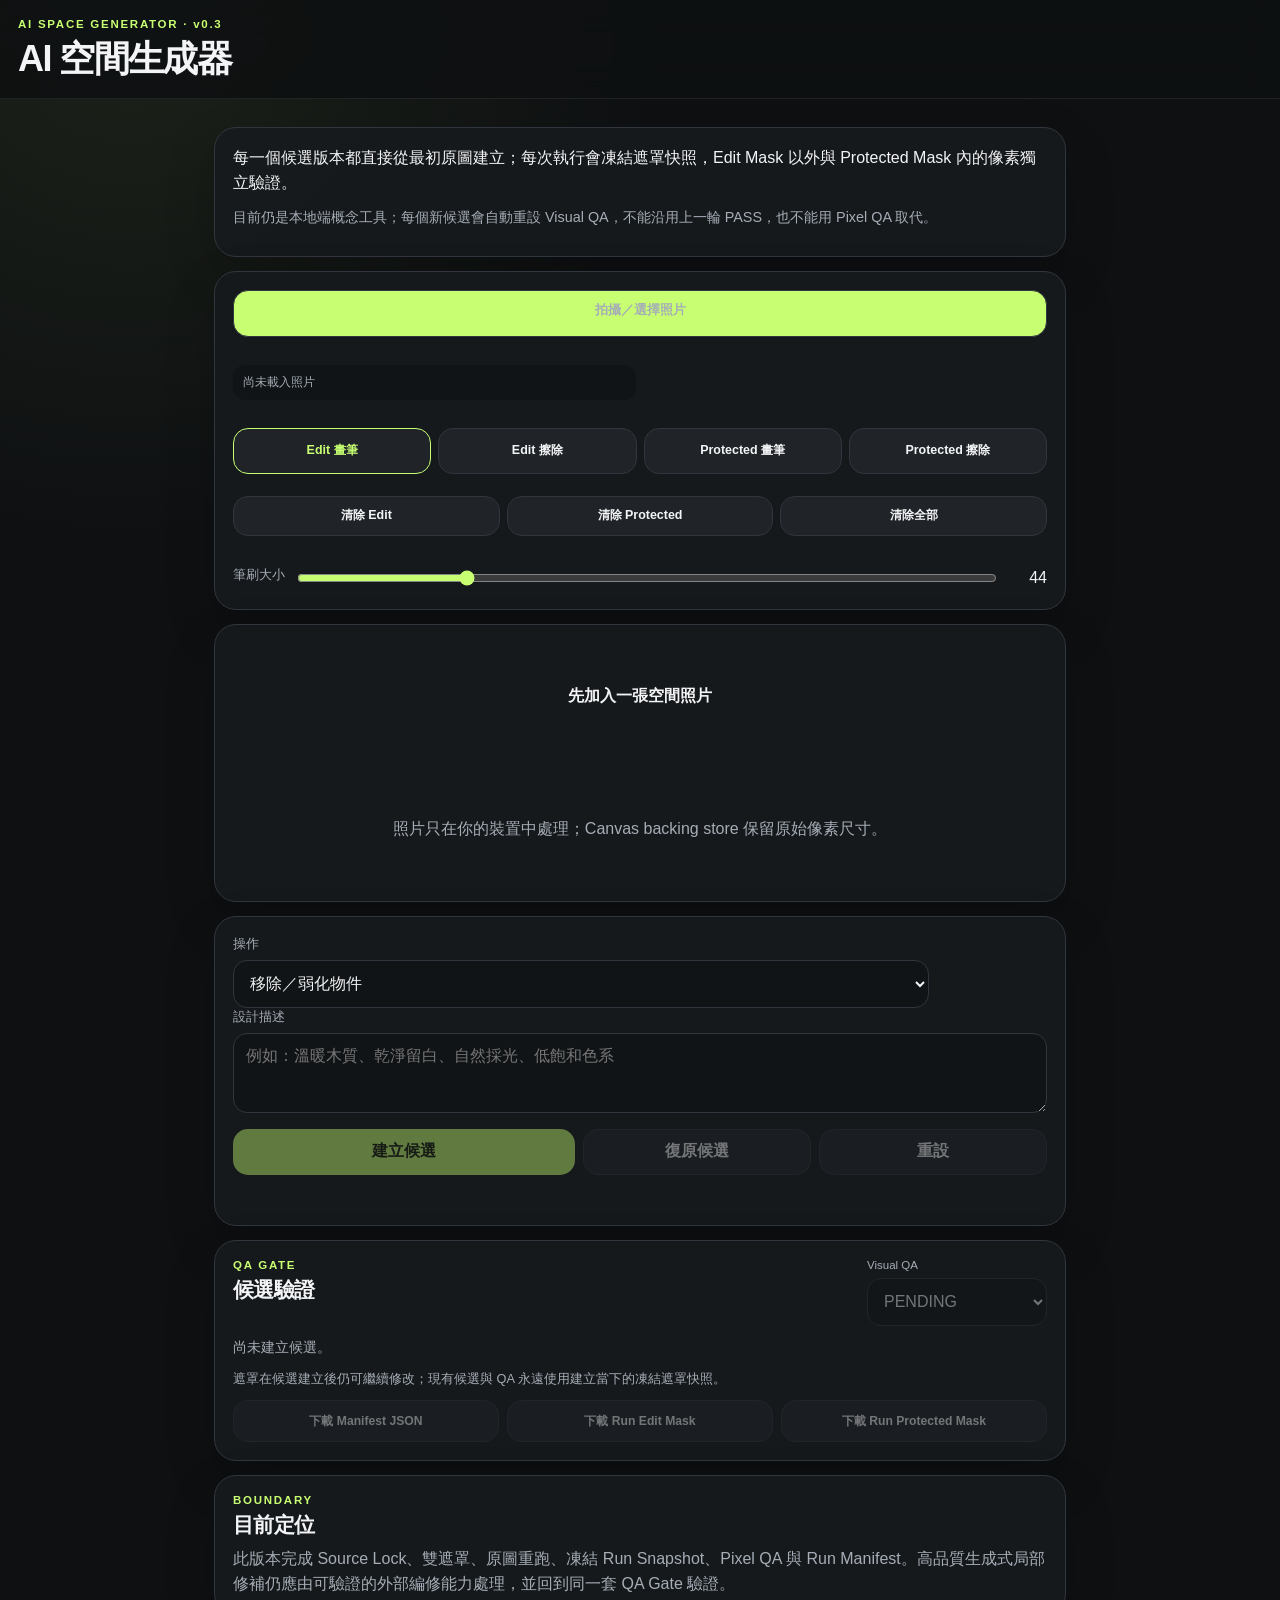
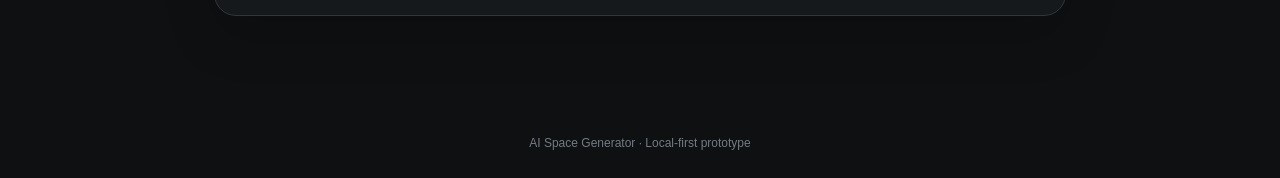
==== commit 2cf2b7db: "Implement v0.3 recovery candidate" ====
--- a/index.html
+++ b/index.html
@@ -4,7 +4,7 @@
   <meta charset="utf-8" />
   <meta name="viewport" content="width=device-width, initial-scale=1, viewport-fit=cover" />
   <meta name="theme-color" content="#151719" />
-  <meta name="description" content="手機優先的 AI 空間生成器概念工具：拍照、選取區域、材質模擬、前後比較與下載。" />
+  <meta name="description" content="本地端、原圖鎖定、雙遮罩與可驗證 QA 的 AI 空間生成器概念工具。" />
   <link rel="manifest" href="manifest.webmanifest" />
   <link rel="icon" href="icons/icon-192.png" />
   <link rel="apple-touch-icon" href="icons/icon-192.png" />
@@ -14,7 +14,7 @@
 <body>
   <header class="topbar">
     <div>
-      <p class="eyebrow">AI SPACE GENERATOR</p>
+      <p class="eyebrow">AI SPACE GENERATOR · v0.3</p>
       <h1>AI 空間生成器</h1>
     </div>
     <button id="installBtn" class="ghost hidden" type="button">安裝</button>
@@ -22,8 +22,8 @@
 
   <main class="app-shell">
     <section class="card intro">
-      <p>上傳或拍攝空間照片，在畫面上塗選需要修改的位置，再套用移除、顏色或材質模擬。</p>
-      <p class="notice">目前為手機端概念生成版本；不會上傳照片，也不是精確施工或結構判斷工具。</p>
+      <p>每一個候選版本都直接從最初原圖建立；每次執行會凍結遮罩快照，Edit Mask 以外與 Protected Mask 內的像素獨立驗證。</p>
+      <p class="notice">目前仍是本地端概念工具；每個新候選會自動重設 Visual QA，不能沿用上一輪 PASS，也不能用 Pixel QA 取代。</p>
     </section>
 
     <section class="card controls">
@@ -32,19 +32,24 @@
         <input id="imageInput" type="file" accept="image/*" capture="environment" />
       </label>
 
-      <div id="fileMeta" class="meta-grid" aria-live="polite">
-        <span>尚未載入照片</span>
+      <div id="fileMeta" class="meta-grid" aria-live="polite"><span>尚未載入照片</span></div>
+
+      <div class="toolbar" aria-label="遮罩工具">
+        <button type="button" data-tool="edit-brush" class="tool active">Edit 畫筆</button>
+        <button type="button" data-tool="edit-erase" class="tool">Edit 擦除</button>
+        <button type="button" data-tool="protect-brush" class="tool protect">Protected 畫筆</button>
+        <button type="button" data-tool="protect-erase" class="tool protect">Protected 擦除</button>
       </div>
 
-      <div class="toolbar" aria-label="編輯工具">
-        <button type="button" data-tool="brush" class="tool active">筆刷選取</button>
-        <button type="button" data-tool="eraser" class="tool">擦除選取</button>
-        <button id="clearMaskBtn" type="button" class="tool">清除選取</button>
+      <div class="mask-actions">
+        <button id="clearEditMaskBtn" type="button">清除 Edit</button>
+        <button id="clearProtectedMaskBtn" type="button">清除 Protected</button>
+        <button id="clearMaskBtn" type="button">清除全部</button>
       </div>
 
       <label class="range-row">
         <span>筆刷大小</span>
-        <input id="brushSize" type="range" min="8" max="120" value="44" />
+        <input id="brushSize" type="range" min="8" max="160" value="44" />
         <output id="brushSizeValue">44</output>
       </label>
     </section>
@@ -52,12 +57,12 @@
     <section class="card workspace-card">
       <div id="emptyState" class="empty-state">
         <strong>先加入一張空間照片</strong>
-        <span>照片只在你的裝置中處理。</span>
+        <span>照片只在你的裝置中處理；Canvas backing store 保留原始像素尺寸。</span>
       </div>
-
       <div id="canvasWrap" class="canvas-wrap hidden">
         <canvas id="photoCanvas"></canvas>
-        <canvas id="maskCanvas"></canvas>
+        <canvas id="protectedCanvas" aria-label="Protected Mask"></canvas>
+        <canvas id="maskCanvas" aria-label="Edit Mask"></canvas>
       </div>
     </section>
 
@@ -74,49 +79,52 @@
             <option value="light">提亮空間</option>
           </select>
         </label>
-
-        <label id="colorField">
-          <span>顏色</span>
-          <input id="fillColor" type="color" value="#d6c4aa" />
-        </label>
+        <label id="colorField" class="hidden"><span>顏色</span><input id="fillColor" type="color" value="#d6c4aa" /></label>
       </div>
 
-      <label>
-        <span>設計描述</span>
-        <textarea id="prompt" rows="3" placeholder="例如：溫暖木質、乾淨留白、自然採光、低飽和色系"></textarea>
-      </label>
-
+      <label><span>設計描述</span><textarea id="prompt" rows="3" placeholder="例如：溫暖木質、乾淨留白、自然採光、低飽和色系"></textarea></label>
       <div class="action-grid">
-        <button id="generateBtn" type="button" class="primary" disabled>生成概念</button>
-        <button id="undoBtn" type="button" disabled>復原</button>
+        <button id="generateBtn" type="button" class="primary" disabled>建立候選</button>
+        <button id="undoBtn" type="button" disabled>復原候選</button>
         <button id="resetBtn" type="button" disabled>重設</button>
       </div>
       <p id="status" class="status" aria-live="polite"></p>
     </section>
 
+    <section class="card qa-panel">
+      <div class="section-heading">
+        <div><p class="eyebrow">QA GATE</p><h2>候選驗證</h2></div>
+        <label class="visual-qa-field">
+          <span>Visual QA</span>
+          <select id="visualQa" disabled><option value="PENDING">PENDING</option><option value="PASS">PASS</option><option value="FAIL">FAIL</option></select>
+        </label>
+      </div>
+      <div id="qaResults" class="qa-grid"></div>
+      <p class="qa-note">遮罩在候選建立後仍可繼續修改；現有候選與 QA 永遠使用建立當下的凍結遮罩快照。</p>
+      <div class="download-grid">
+        <button id="downloadManifestBtn" type="button" disabled>下載 Manifest JSON</button>
+        <button id="downloadEditMaskBtn" type="button" disabled>下載 Run Edit Mask</button>
+        <button id="downloadProtectedMaskBtn" type="button" disabled>下載 Run Protected Mask</button>
+      </div>
+    </section>
+
     <section id="resultSection" class="card hidden">
       <div class="section-heading">
-        <div>
-          <p class="eyebrow">COMPARE</p>
-          <h2>修改前後比較</h2>
-        </div>
-        <button id="downloadBtn" type="button" class="ghost">下載 PNG</button>
+        <div><p class="eyebrow">COMPARE</p><h2>原圖／候選比較</h2></div>
+        <button id="downloadBtn" type="button" class="ghost" disabled>下載 PNG</button>
       </div>
-
       <div id="compareBox" class="compare-box">
         <canvas id="beforeCanvas"></canvas>
-        <div id="afterLayer" class="after-layer">
-          <canvas id="afterCanvas"></canvas>
-        </div>
+        <div id="afterLayer" class="after-layer"><canvas id="afterCanvas"></canvas></div>
         <div id="compareLine" class="compare-line" aria-hidden="true"></div>
         <input id="compareRange" class="compare-range" type="range" min="0" max="100" value="50" aria-label="前後比較位置" />
       </div>
     </section>
 
     <section class="card roadmap">
-      <p class="eyebrow">NEXT</p>
-      <h2>後續可接入</h2>
-      <p>物件辨識、語意分割、真正的局部生成、2D 平面圖轉 3D、多視角一致性與 AR 預覽。</p>
+      <p class="eyebrow">BOUNDARY</p>
+      <h2>目前定位</h2>
+      <p>此版本完成 Source Lock、雙遮罩、原圖重跑、凍結 Run Snapshot、Pixel QA 與 Run Manifest。高品質生成式局部修補仍應由可驗證的外部編修能力處理，並回到同一套 QA Gate 驗證。</p>
     </section>
   </main>
 
--- a/styles.css
+++ b/styles.css
@@ -9,6 +9,7 @@
   --accent: #c8ff72;
   --accent-ink: #17200c;
   --danger: #ffb4a9;
+  --protect: #ff9f98;
   --radius: 22px;
   font-family: Inter, ui-sans-serif, -apple-system, BlinkMacSystemFont, "Segoe UI", sans-serif;
 }
@@ -18,9 +19,7 @@
 body {
   margin: 0;
   min-height: 100vh;
-  background:
-    radial-gradient(circle at 10% 0%, rgba(200,255,114,.08), transparent 34rem),
-    var(--bg);
+  background: radial-gradient(circle at 10% 0%, rgba(200,255,114,.08), transparent 34rem), var(--bg);
   color: var(--text);
 }
 button, input, select, textarea { font: inherit; }
@@ -46,12 +45,7 @@
 h2 { margin-bottom: 8px; font-size: 1.3rem; letter-spacing: -.025em; }
 .eyebrow { margin-bottom: 5px; color: var(--accent); font-size: .72rem; font-weight: 800; letter-spacing: .15em; }
 
-.app-shell {
-  width: min(100%, 880px);
-  margin: 0 auto;
-  padding: 18px 14px 80px;
-}
-
+.app-shell { width: min(100%, 880px); margin: 0 auto; padding: 18px 14px 80px; }
 .card {
   margin-bottom: 14px;
   padding: 18px;
@@ -60,13 +54,10 @@
   background: rgba(23,26,29,.94);
   box-shadow: 0 20px 50px rgba(0,0,0,.18);
 }
-
 .intro p { margin-bottom: 10px; line-height: 1.55; }
 .notice { color: var(--muted); font-size: .9rem; }
 
-.upload-button,
-.primary,
-button {
+.upload-button, .primary, button {
   min-height: 46px;
   border: 1px solid var(--line);
   border-radius: 15px;
@@ -74,59 +65,54 @@
   padding: 10px 14px;
   font-weight: 720;
 }
-
-.upload-button {
-  display: flex;
-  align-items: center;
-  justify-content: center;
-  width: 100%;
-  background: var(--accent);
-  color: var(--accent-ink);
-}
+.upload-button { display: flex; align-items: center; justify-content: center; width: 100%; background: var(--accent); color: var(--accent-ink); }
 .upload-button input { position: absolute; inline-size: 1px; block-size: 1px; opacity: 0; }
 .primary { background: var(--accent); color: var(--accent-ink); border-color: transparent; }
-button:disabled { opacity: .42; cursor: not-allowed; }
+button:disabled, select:disabled { opacity: .42; cursor: not-allowed; }
 .ghost { background: transparent; }
 
-.meta-grid {
-  display: grid;
-  grid-template-columns: repeat(2, minmax(0, 1fr));
-  gap: 8px;
-  margin-top: 14px;
-  color: var(--muted);
-  font-size: .82rem;
-}
+.meta-grid { display: grid; grid-template-columns: repeat(2, minmax(0,1fr)); gap: 8px; margin-top: 14px; color: var(--muted); font-size: .78rem; }
 .meta-grid span { padding: 9px 10px; border-radius: 12px; background: #111416; overflow-wrap: anywhere; }
 
-.toolbar { display: grid; grid-template-columns: repeat(3, 1fr); gap: 8px; margin-top: 14px; }
-.tool { padding-inline: 8px; font-size: .86rem; }
+.toolbar { display: grid; grid-template-columns: repeat(4,1fr); gap: 7px; margin-top: 14px; }
+.tool { padding-inline: 6px; font-size: .78rem; }
 .tool.active { border-color: var(--accent); color: var(--accent); }
+.tool.protect.active { border-color: var(--protect); color: var(--protect); }
+.mask-actions { display: grid; grid-template-columns: repeat(3,1fr); gap: 7px; margin-top: 8px; }
+.mask-actions button { min-height: 40px; padding: 8px; font-size: .78rem; }
 .range-row { display: grid; grid-template-columns: auto 1fr 42px; align-items: center; gap: 10px; margin-top: 16px; color: var(--muted); }
 .range-row output { text-align: right; color: var(--text); }
-input[type="range"] { accent-color: var(--accent); }
+input[type="range"] { accent-color: var(--accent); width: 100%; }
 
 .workspace-card { padding: 8px; overflow: hidden; }
 .empty-state { display: grid; place-items: center; min-height: 260px; gap: 7px; color: var(--muted); text-align: center; }
 .empty-state strong { color: var(--text); }
 .canvas-wrap { position: relative; width: 100%; touch-action: none; border-radius: 16px; overflow: hidden; background: #08090a; }
 .canvas-wrap canvas { display: block; width: 100%; height: auto; }
-#maskCanvas { position: absolute; inset: 0; }
+#protectedCanvas, #maskCanvas { position: absolute; inset: 0; }
+#protectedCanvas { pointer-events: none; }
+#maskCanvas { z-index: 2; touch-action: none; }
 
 .field-grid { display: grid; grid-template-columns: 1fr 108px; gap: 10px; }
 label > span { display: block; margin-bottom: 7px; color: var(--muted); font-size: .83rem; }
-select, textarea, input[type="color"] {
-  width: 100%;
-  border: 1px solid var(--line);
-  border-radius: 14px;
-  background: #111416;
-}
+select, textarea, input[type="color"] { width: 100%; border: 1px solid var(--line); border-radius: 14px; background: #111416; }
 select { height: 48px; padding: 0 12px; }
 textarea { padding: 12px; resize: vertical; margin-bottom: 12px; }
 input[type="color"] { height: 48px; padding: 5px; }
 .action-grid { display: grid; grid-template-columns: 1.5fr 1fr 1fr; gap: 8px; }
 .status { min-height: 20px; margin: 12px 2px 0; color: var(--muted); font-size: .86rem; }
 
-.section-heading { display: flex; align-items: center; justify-content: space-between; gap: 12px; }
+.section-heading { display: flex; align-items: flex-start; justify-content: space-between; gap: 12px; }
+.visual-qa-field { width: min(180px,44%); }
+.visual-qa-field span { font-size: .72rem; }
+.qa-grid { display: grid; grid-template-columns: repeat(2,minmax(0,1fr)); gap: 8px; margin-top: 12px; }
+.qa-grid div { display: flex; justify-content: space-between; gap: 8px; padding: 9px 10px; border-radius: 12px; background: #111416; font-size: .76rem; }
+.qa-grid span { color: var(--muted); }
+.qa-grid strong { overflow-wrap: anywhere; text-align: right; }
+.qa-note { margin: 12px 0 0; color: var(--muted); font-size: .8rem; line-height: 1.5; }
+.download-grid { display: grid; grid-template-columns: repeat(3,1fr); gap: 8px; margin-top: 12px; }
+.download-grid button { min-height: 42px; padding: 8px; font-size: .76rem; }
+
 .compare-box { position: relative; overflow: hidden; border-radius: 16px; background: #08090a; touch-action: none; }
 .compare-box canvas { display: block; width: 100%; height: auto; }
 .after-layer { position: absolute; inset: 0; width: 50%; overflow: hidden; }
@@ -138,8 +124,15 @@
 footer { padding: 26px 18px calc(28px + env(safe-area-inset-bottom)); color: #737b84; text-align: center; font-size: .75rem; }
 .hidden { display: none !important; }
 
+@media (max-width: 620px) {
+  .toolbar { grid-template-columns: repeat(2,1fr); }
+  .qa-grid { grid-template-columns: 1fr; }
+  .download-grid { grid-template-columns: 1fr; }
+  .section-heading { align-items: stretch; }
+}
+
 @media (min-width: 720px) {
   .app-shell { padding-top: 28px; }
   .controls { display: grid; grid-template-columns: 1fr 1fr; gap: 14px 18px; }
-  .upload-button, .meta-grid { grid-column: 1 / -1; }
+  .upload-button, .meta-grid, .toolbar, .mask-actions, .range-row { grid-column: 1 / -1; }
 }
